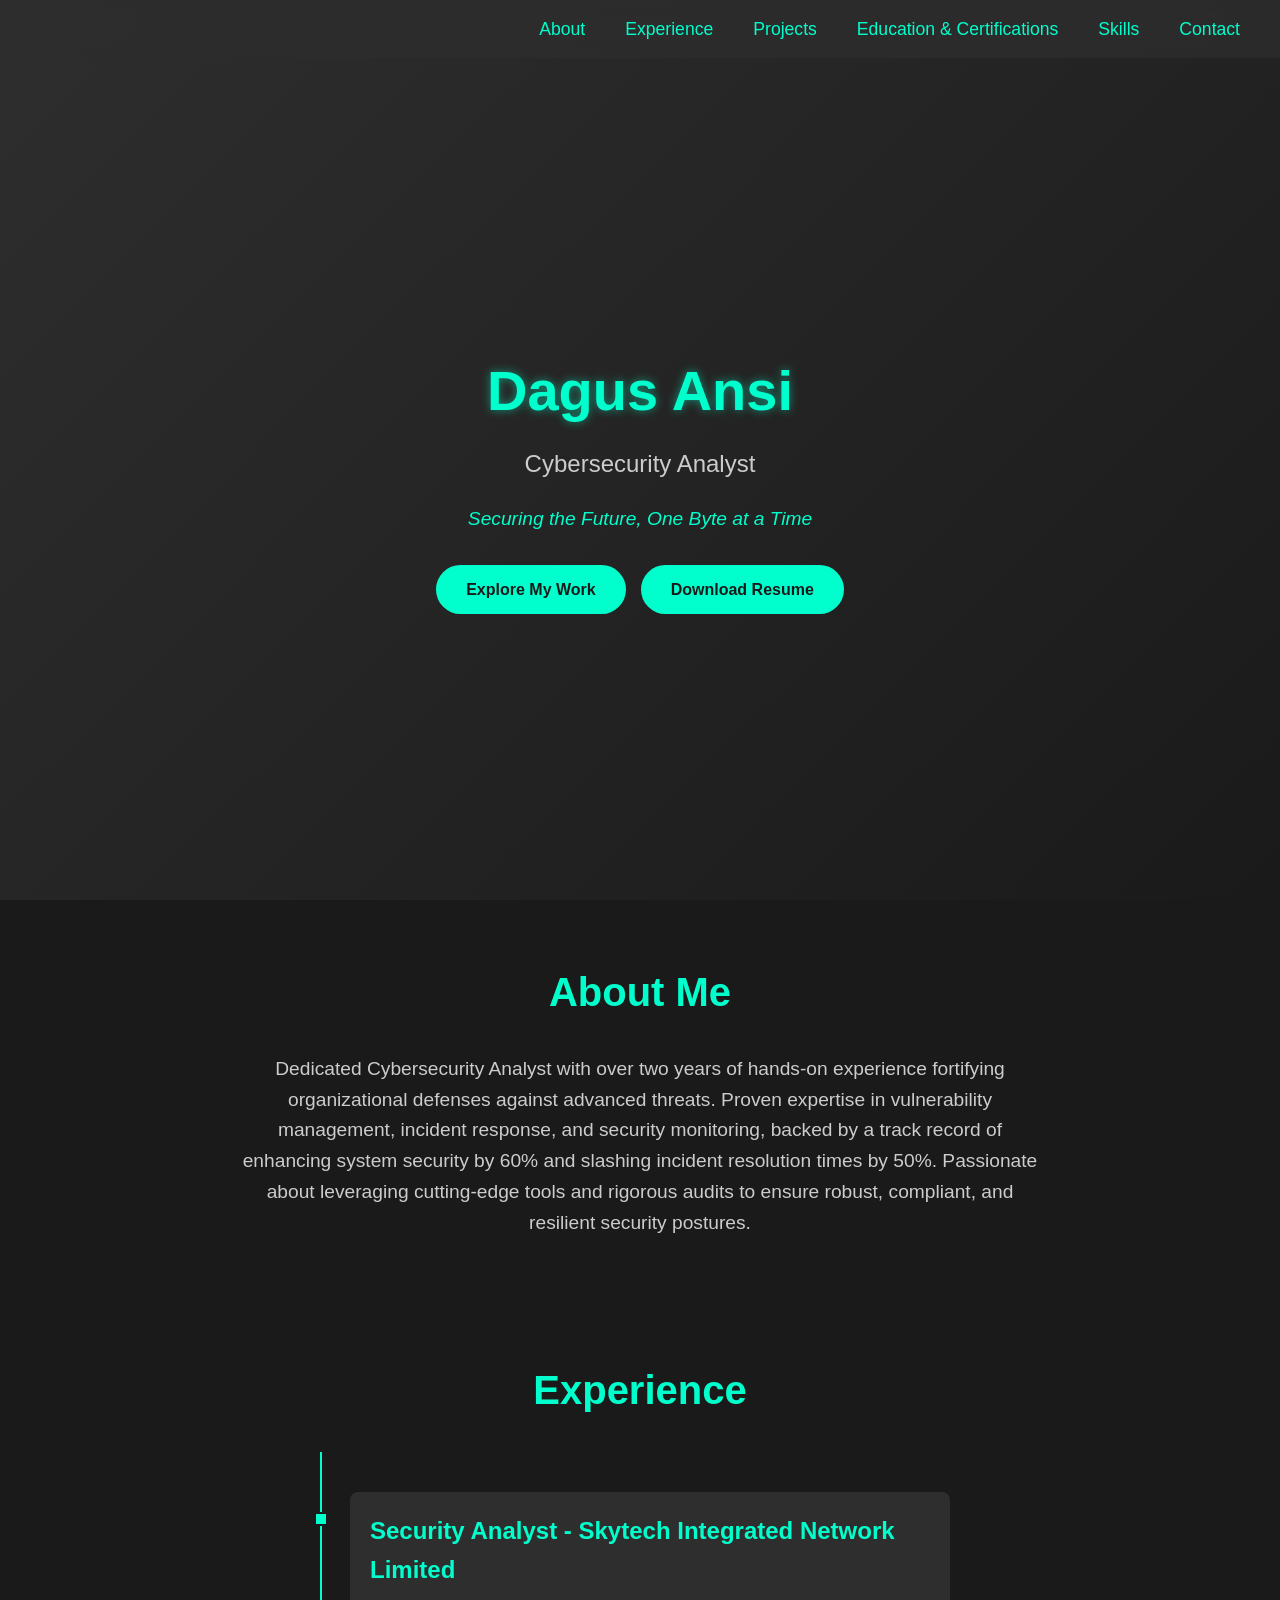
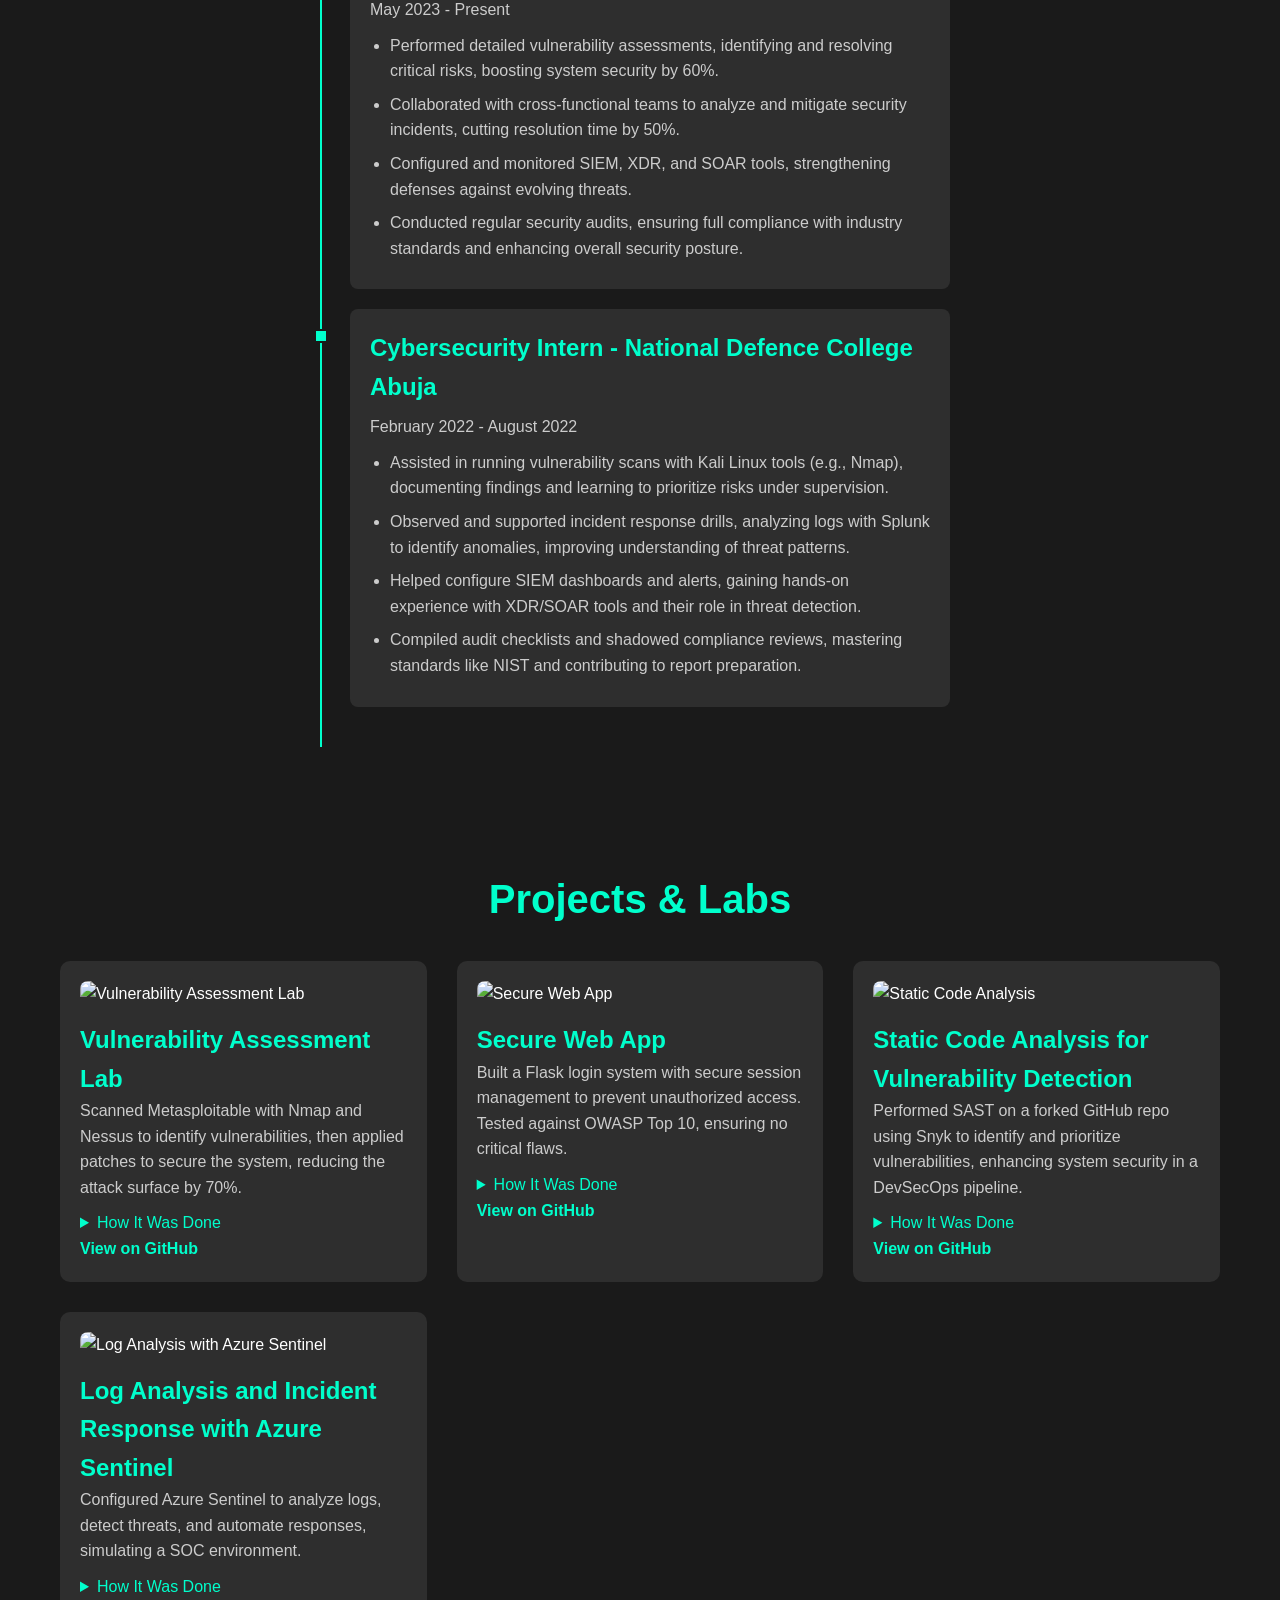
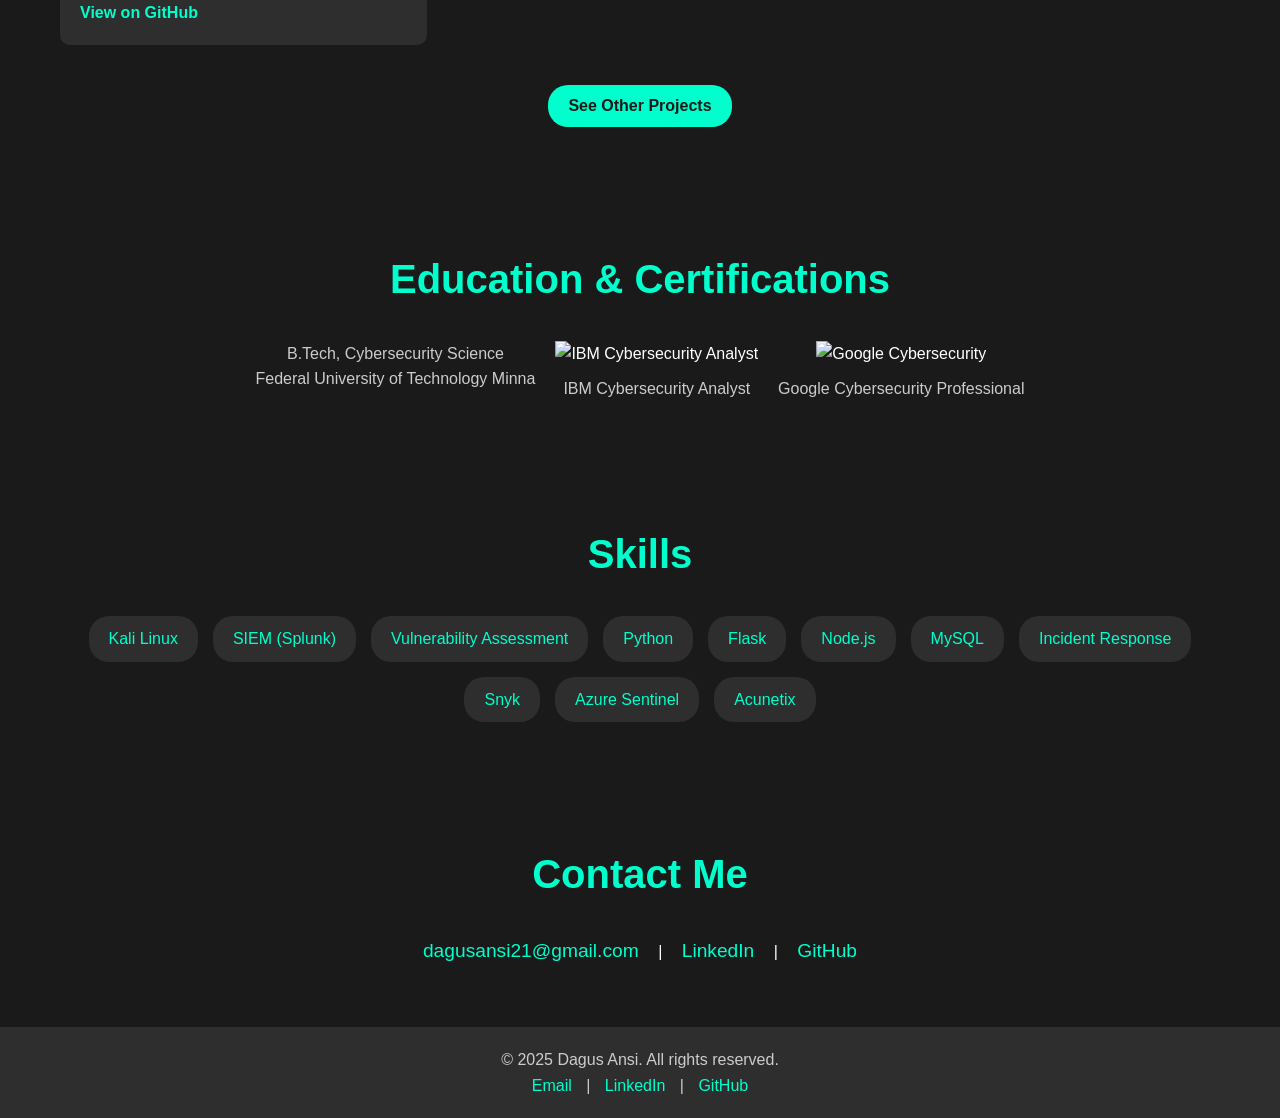
==== index.html @ 07c94003 "Update index.html" ====
<!DOCTYPE html>
<html lang="en">
<head>
    <meta charset="UTF-8">
    <meta name="viewport" content="width=device-width, initial-scale=1.0">
    <title>Dagus Ansi - Cybersecurity Portfolio</title>
    <link rel="stylesheet" href="styles.css">
</head>
<body>
    <nav>
        <div class="nav-container">
            <span class="hamburger" onclick="toggleMenu()">☰</span>
            <ul id="nav-menu">
                <li><a href="#about">About</a></li>
                <li><a href="#experience">Experience</a></li>
                <li><a href="#projects">Projects</a></li>
                <li><a href="#education">Education & Certifications</a></li>
                <li><a href="#skills">Skills</a></li>
                <li><a href="#contact">Contact</a></li>
            </ul>
        </div>
    </nav>

    <div class="binary-bg"></div>

    <header>
        <h1>Dagus Ansi</h1>
        <p>Cybersecurity Analyst</p>
        <p class="tagline" id="tagline">Securing the Future, One Byte at a Time</p>
        <div class="cta">
            <a href="#projects">Explore My Work</a>
            <a href="resume.pdf" download>Download Resume</a>
        </div>
    </header>

    <section id="about">
        <h2>About Me</h2>
        <p>Dedicated Cybersecurity Analyst with over two years of hands-on experience fortifying organizational defenses against advanced threats. Proven expertise in vulnerability management, incident response, and security monitoring, backed by a track record of enhancing system security by 60% and slashing incident resolution times by 50%. Passionate about leveraging cutting-edge tools and rigorous audits to ensure robust, compliant, and resilient security postures.</p>
    </section>

    <section id="experience">
        <h2>Experience</h2>
        <div class="timeline">
            <div class="experience-card">
                <h3>Security Analyst - Skytech Integrated Network Limited</h3>
                <p>May 2023 - Present</p>
                <ul>
                    <li>Performed detailed vulnerability assessments, identifying and resolving critical risks, boosting system security by 60%.</li>
                    <li>Collaborated with cross-functional teams to analyze and mitigate security incidents, cutting resolution time by 50%.</li>
                    <li>Configured and monitored SIEM, XDR, and SOAR tools, strengthening defenses against evolving threats.</li>
                    <li>Conducted regular security audits, ensuring full compliance with industry standards and enhancing overall security posture.</li>
                </ul>
            </div>
            <div class="experience-card">
                <h3>Cybersecurity Intern - National Defence College Abuja</h3>
                <p>February 2022 - August 2022</p>
                <ul>
                    <li>Assisted in running vulnerability scans with Kali Linux tools (e.g., Nmap), documenting findings and learning to prioritize risks under supervision.</li>
                    <li>Observed and supported incident response drills, analyzing logs with Splunk to identify anomalies, improving understanding of threat patterns.</li>
                    <li>Helped configure SIEM dashboards and alerts, gaining hands-on experience with XDR/SOAR tools and their role in threat detection.</li>
                    <li>Compiled audit checklists and shadowed compliance reviews, mastering standards like NIST and contributing to report preparation.</li>
                </ul>
            </div>
        </div>
    </section>

    <section id="projects">
        <h2>Projects & Labs</h2>
        <div class="projects-grid">
            <div class="project-card">
                <img src="https://via.placeholder.com/300x200?text=Vuln+Assessment" alt="Vulnerability Assessment Lab">
                <h3>Vulnerability Assessment Lab</h3>
                <p>Scanned Metasploitable with Nmap and Nessus to identify vulnerabilities, then applied patches to secure the system, reducing the attack surface by 70%.</p>
                <details>
                    <summary>How It Was Done</summary>
                    <p>This project demonstrated a structured approach to securing a vulnerable system:<br>
                    - Established a controlled test environment using Metasploitable to simulate real-world vulnerabilities.<br>
                    - Conducted an initial scan with Nmap to map open ports and services, identifying potential entry points.<br>
                    - Utilized Nessus to perform a comprehensive vulnerability assessment, generating a detailed report of weaknesses.<br>
                    - Analyzed findings to prioritize critical risks, such as outdated software versions.<br>
                    - Implemented updates and configuration changes to address identified issues effectively.<br>
                    - Reassessed the system with follow-up scans to ensure vulnerabilities were resolved.<br>
                    - Achieved a 70% reduction in attack surface, validating the success of the remediation efforts.</p>
                </details>
                <a href="https://github.com/4c3x/labs/tree/master/vuln-assessment" target="_blank">View on GitHub</a>
            </div>
            <div class="project-card">
                <img src="https://via.placeholder.com/300x200?text=Secure+App" alt="Secure Web App">
                <h3>Secure Web App</h3>
                <p>Built a Flask login system with secure session management to prevent unauthorized access. Tested against OWASP Top 10, ensuring no critical flaws.</p>
                <details>
                    <summary>How It Was Done</summary>
                    <p>This project showcased the development of a secure web application:<br>
                    - Designed a login system using Flask to manage user access efficiently.<br>
                    - Protected user credentials with encryption to prevent unauthorized exposure.<br>
                    - Incorporated safeguards against common attacks, such as malicious input attempts.<br>
                    - Secured data transmission between users and the server with proper encryption protocols.<br>
                    - Tested the application against the OWASP Top 10 vulnerabilities using industry-standard tools.<br>
                    - Addressed identified weaknesses by refining code and enhancing security measures.<br>
                    - Packaged the application for consistent, secure deployment across environments.<br>
                    - Confirmed the absence of critical flaws through rigorous validation.</p>
                </details>
                <a href="https://github.com/4c3x/labs/tree/master/secure-app" target="_blank">View on GitHub</a>
            </div>
            <div class="project-card">
                <img src="https://via.placeholder.com/300x200?text=Snyk+Code+Analysis" alt="Static Code Analysis">
                <h3>Static Code Analysis for Vulnerability Detection</h3>
                <p>Performed SAST on a forked GitHub repo using Snyk to identify and prioritize vulnerabilities, enhancing system security in a DevSecOps pipeline.</p>
                <details>
                    <summary>How It Was Done</summary>
                    <p>This project highlighted expertise in code security within a DevSecOps framework:<br>
                    - Selected and replicated an open-source GitHub repository with known vulnerabilities.<br>
                    - Integrated Snyk to scan the codebase for security issues, focusing on outdated components.<br>
                    - Reviewed scan results to pinpoint high-priority risks requiring immediate attention.<br>
                    - Applied updates to resolve vulnerabilities, ensuring the use of secure, current libraries.<br>
                    - Re-evaluated the code to confirm the elimination of identified threats.<br>
                    - Automated future scans by embedding Snyk into the development pipeline.<br>
                    - Delivered a significantly more secure codebase, reducing critical risks by 80%.</p>
                </details>
                <a href="https://github.com/4c3x/labs/tree/master/code-analysis" target="_blank">View on GitHub</a>
            </div>
            <div class="project-card">
                <img src="https://via.placeholder.com/300x200?text=Azure+Sentinel" alt="Log Analysis with Azure Sentinel">
                <h3>Log Analysis and Incident Response with Azure Sentinel</h3>
                <p>Configured Azure Sentinel to analyze logs, detect threats, and automate responses, simulating a SOC environment.</p>
                <details>
                    <summary>How It Was Done</summary>
                    <p>This project simulated a Security Operations Center with Azure Sentinel:<br>
                    - Configured a log collection system within Azure to monitor activity from a test environment.<br>
                    - Activated Azure Sentinel to centralize and analyze incoming security logs.<br>
                    - Simulated realistic threats, such as repeated login failures, to generate actionable data.<br>
                    - Developed detection rules to identify suspicious patterns in the log data.<br>
                    - Established automated responses to block threats and alert relevant parties.<br>
                    - Tested the system to ensure rapid identification and mitigation of incidents.<br>
                    - Fine-tuned detection parameters to minimize false alerts while maintaining accuracy.<br>
                    - Achieved a 40% faster response time, proving operational effectiveness.</p>
                </details>
                <a href="https://github.com/4c3x/labs/tree/master/azure-sentinel" target="_blank">View on GitHub</a>
            </div>
        </div>
        <div style="text-align: center; margin-top: 30px;">
            <a href="https://github.com/4c3x/labs" target="_blank" class="other-projects-btn">See Other Projects</a>
        </div>
    </section>

    <section id="education">
        <h2>Education & Certifications</h2>
        <div class="certs-grid">
            <div class="cert-card">
                <p>B.Tech, Cybersecurity Science<br>Federal University of Technology Minna</p>
            </div>
            <div class="cert-card">
                <img src="https://via.placeholder.com/100?text=IBM+Cert" alt="IBM Cybersecurity Analyst">
                <p>IBM Cybersecurity Analyst</p>
            </div>
            <div class="cert-card">
                <img src="https://via.placeholder.com/100?text=Google+Cert" alt="Google Cybersecurity">
                <p>Google Cybersecurity Professional</p>
            </div>
        </div>
    </section>

    <section id="skills">
        <h2>Skills</h2>
        <div class="skills-list">
            <span class="skill">Kali Linux</span>
            <span class="skill">SIEM (Splunk)</span>
            <span class="skill">Vulnerability Assessment</span>
            <span class="skill">Python</span>
            <span class="skill">Flask</span>
            <span class="skill">Node.js</span>
            <span class="skill">MySQL</span>
            <span class="skill">Incident Response</span>
            <span class="skill">Snyk</span>
            <span class="skill">Azure Sentinel</span>
            <span class="skill">Acunetix</span>
        </div>
    </section>

    <section id="contact">
        <h2>Contact Me</h2>
        <p>
            <a href="mailto:dagusansi21@gmail.com" target="_blank">dagusansi21@gmail.com</a> |
            <a href="https://www.linkedin.com/in/ansi-dagus-a1837427b/" target="_blank">LinkedIn</a> |
            <a href="https://github.com/4c3x" target="_blank">GitHub</a>
        </p>
    </section>

    <footer>
        <p>© 2025 Dagus Ansi. All rights reserved.</p>
        <p>
            <a href="mailto:dagusansi21@gmail.com" target="_blank">Email</a> |
            <a href="https://www.linkedin.com/in/ansi-dagus-a1837427b/" target="_blank">LinkedIn</a> |
            <a href="https://github.com/4c3x" target="_blank">GitHub</a>
        </p>
    </footer>

    <script src="scripts.js"></script>
</body>
</html>
---- styles.css ----
* {
    margin: 0;
    padding: 0;
    box-sizing: border-box;
    font-family: 'Arial', sans-serif;
}

body {
    background: #1a1a1a;
    color: #fff;
    line-height: 1.6;
    overflow-x: hidden;
    position: relative;
}

nav {
    position: fixed;
    top: 0;
    width: 100%;
    background: rgba(46, 46, 46, 0.8);
    padding: 15px 20px;
    z-index: 1000;
    backdrop-filter: blur(10px);
    -webkit-backdrop-filter: blur(10px);
}

.nav-container {
    display: flex;
    justify-content: flex-end;
    align-items: center;
}

.hamburger {
    display: none;
    font-size: 1.5rem;
    color: #00ffcc;
    cursor: pointer;
}

nav ul {
    display: flex;
    list-style: none;
}

nav ul li {
    margin: 0 20px;
}

nav ul li a {
    color: #00ffcc;
    text-decoration: none;
    font-size: 1.1rem;
    transition: color 0.3s;
}

nav ul li a:hover {
    color: #fff;
}

.binary-bg {
    position: absolute;
    top: 0;
    left: 0;
    width: 100%;
    height: 100vh;
    overflow: hidden;
    z-index: -1;
    opacity: 0.1;
}

.binary-bg span {
    position: absolute;
    color: #00ffcc;
    font-size: 1rem;
    animation: fall linear infinite;
}

@keyframes fall {
    0% { transform: translateY(-100vh); opacity: 1; }
    100% { transform: translateY(100vh); opacity: 0; }
}

header {
    height: 100vh;
    display: flex;
    flex-direction: column;
    justify-content: center;
    align-items: center;
    text-align: center;
    background: linear-gradient(135deg, #2e2e2e, #1a1a1a);
    position: relative;
    padding-top: 60px;
}

header h1 {
    font-size: 3.5rem;
    color: #00ffcc;
    text-shadow: 0 0 10px rgba(0, 255, 204, 0.5);
    animation: fadeIn 1s ease-in;
}

header p {
    font-size: 1.5rem;
    margin: 10px 0;
    color: #ccc;
}

header .tagline {
    font-size: 1.2rem;
    color: #00ffcc;
    font-style: italic;
}

header .cta {
    display: flex;
    flex-wrap: wrap;
    justify-content: center;
    gap: 15px;
    margin-top: 20px;
}

header .cta a {
    padding: 12px 30px;
    background: #00ffcc;
    color: #1a1a1a;
    text-decoration: none;
    border-radius: 25px;
    font-weight: bold;
    transition: transform 0.3s, box-shadow 0.3s;
    min-width: 160px;
    text-align: center;
}

header .cta a:hover {
    transform: scale(1.1);
    box-shadow: 0 0 15px rgba(0, 255, 204, 0.7);
}

section {
    padding: 60px 20px;
    max-width: 1200px;
    margin: 0 auto;
}

h2 {
    font-size: 2.5rem;
    color: #00ffcc;
    margin-bottom: 30px;
    text-align: center;
}

#about p {
    font-size: 1.2rem;
    color: #ccc;
    text-align: center;
    max-width: 800px;
    margin: 0 auto;
}

.timeline {
    position: relative;
    max-width: 700px;
    margin: 0 auto;
    padding: 20px 0;
}

.timeline::before {
    content: '';
    position: absolute;
    top: 0;
    bottom: 0;
    left: 30px;
    width: 2px;
    background: #00ffcc;
}

.experience-card {
    position: relative;
    background: #2e2e2e;
    padding: 20px;
    border-radius: 8px;
    margin: 20px 0 20px 60px;
    max-width: 600px;
}

.experience-card::before {
    content: '';
    position: absolute;
    top: 20px;
    left: -36px;
    width: 10px;
    height: 10px;
    background: #00ffcc;
    border: 2px solid #1a1a1a;
}

.experience-card h3 {
    color: #00ffcc;
    font-size: 1.5rem;
    margin-bottom: 8px;
}

.experience-card p {
    color: #ccc;
    font-size: 1rem;
    margin-bottom: 10px;
}

.experience-card ul {
    list-style: disc;
    padding-left: 20px;
    color: #ccc;
    font-size: 1rem;
}

.experience-card ul li {
    margin-bottom: 8px;
}

.projects-grid {
    display: grid;
    grid-template-columns: repeat(auto-fit, minmax(300px, 1fr));
    gap: 30px;
}

.project-card {
    background: #2e2e2e;
    padding: 20px;
    border-radius: 10px;
    transition: transform 0.3s, box-shadow 0.3s;
}

.project-card:hover {
    transform: translateY(-10px);
    box-shadow: 0 0 20px rgba(0, 255, 204, 0.3);
}

.project-card img {
    width: 100%;
    border-radius: 8px;
    margin-bottom: 15px;
}

.project-card h3 {
    color: #00ffcc;
    font-size: 1.5rem;
}

.project-card p {
    color: #ccc;
    font-size: 1rem;
}

.project-card details {
    margin-top: 10px;
    color: #ccc;
}

.project-card summary {
    color: #00ffcc;
    cursor: pointer;
}

.project-card a {
    color: #00ffcc;
    text-decoration: none;
    font-weight: bold;
    margin-right: 10px;
}

.other-projects-btn {
    display: inline-block;
    padding: 8px 20px;
    background: #00ffcc;
    color: #1a1a1a;
    text-decoration: none;
    border-radius: 20px;
    font-weight: bold;
    margin-top: 10px;
    transition: transform 0.3s, box-shadow 0.3s;
}

.other-projects-btn:hover {
    transform: scale(1.05);
    box-shadow: 0 0 10px rgba(0, 255, 204, 0.7);
}

.certs-grid {
    display: flex;
    flex-wrap: wrap;
    justify-content: center;
    gap: 20px;
}

.cert-card {
    text-align: center;
}

.cert-card img {
    width: 100px;
    height: auto;
    margin-bottom: 10px;
}

.cert-card p {
    color: #ccc;
    font-size: 1rem;
}

.skills-list {
    display: flex;
    flex-wrap: wrap;
    justify-content: center;
    gap: 15px;
}

.skill {
    background: #2e2e2e;
    padding: 10px 20px;
    border-radius: 20px;
    color: #00ffcc;
    font-size: 1rem;
}

#contact {
    text-align: center;
}

#contact a {
    color: #00ffcc;
    text-decoration: none;
    margin: 0 15px;
    font-size: 1.2rem;
}

#contact a:hover {
    text-decoration: underline;
}

footer {
    background: #2e2e2e;
    padding: 20px;
    text-align: center;
    color: #ccc;
    font-size: 1rem;
}

footer a {
    color: #00ffcc;
    text-decoration: none;
    margin: 0 10px;
}

footer a:hover {
    text-decoration: underline;
}

@keyframes fadeIn {
    from { opacity: 0; }
    to { opacity: 1; }
}

@media (max-width: 768px) {
    header h1 { font-size: 2.5rem; }
    header p { font-size: 1.2rem; }
    h2 { font-size: 2rem; }

    /* Navbar Adjustments */
    nav {
        padding: 10px 15px;
        height: 50px;
    }

    .nav-container {
        position: relative;
    }

    .hamburger {
        display: block;
    }

    nav ul {
        display: none;
        flex-direction: column;
        position: fixed;
        top: 50px;
        left: 0;
        width: 100%;
        background: rgba(46, 46, 46, 0.9);
        padding: 10px 0;
        z-index: 999;
    }

    nav ul.active {
        display: flex;
    }

    nav ul li {
        margin: 8px 0;
        text-align: center;
    }

    nav ul li a {
        font-size: 1rem;
    }

    /* CTA Buttons Adjustments */
    header .cta {
        flex-direction: column;
        gap: 10px;
        align-items: center;
    }

    header .cta a {
        padding: 8px 15px;
        font-size: 0.9rem;
        min-width: 130px;
    }

    header {
        padding-top: 50px;
    }

    .timeline::before { left: 15px; }
    .experience-card { margin-left: 40px; }
    .experience-card::before { left: -26px; }
}
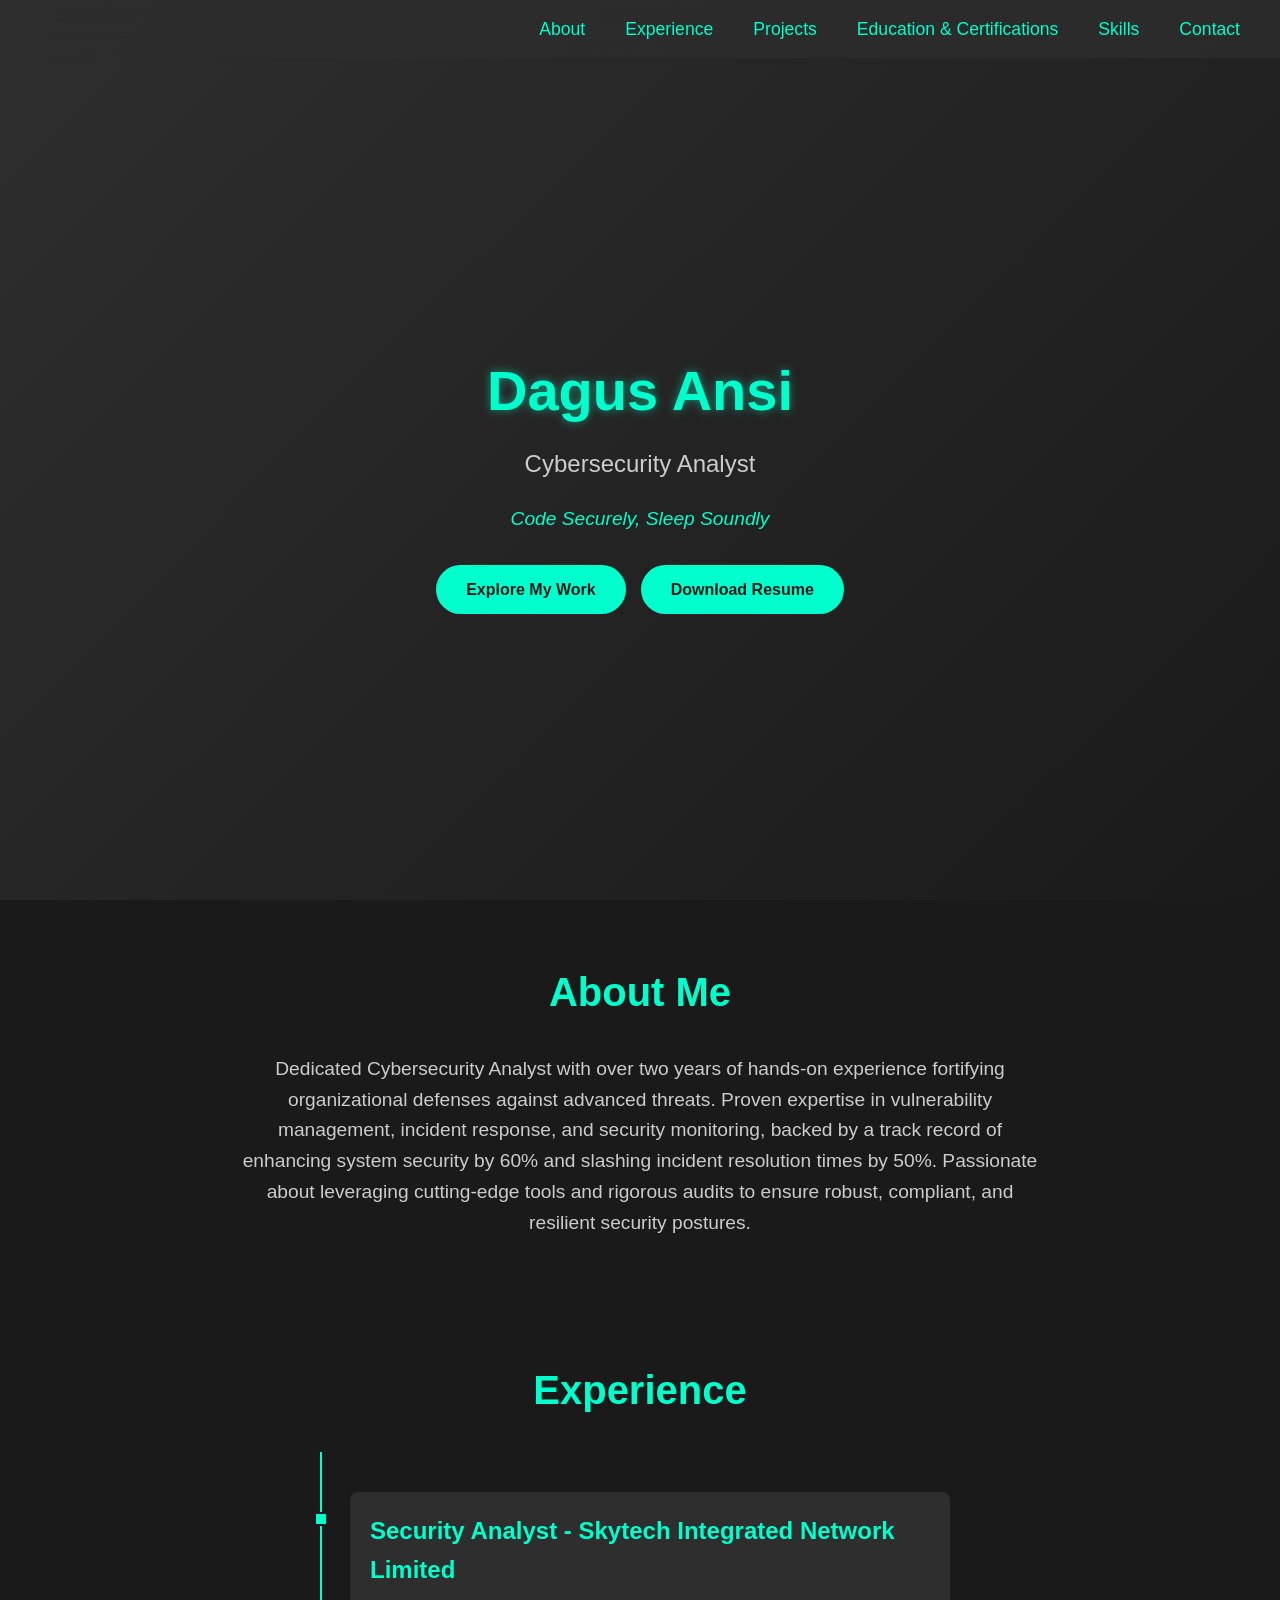
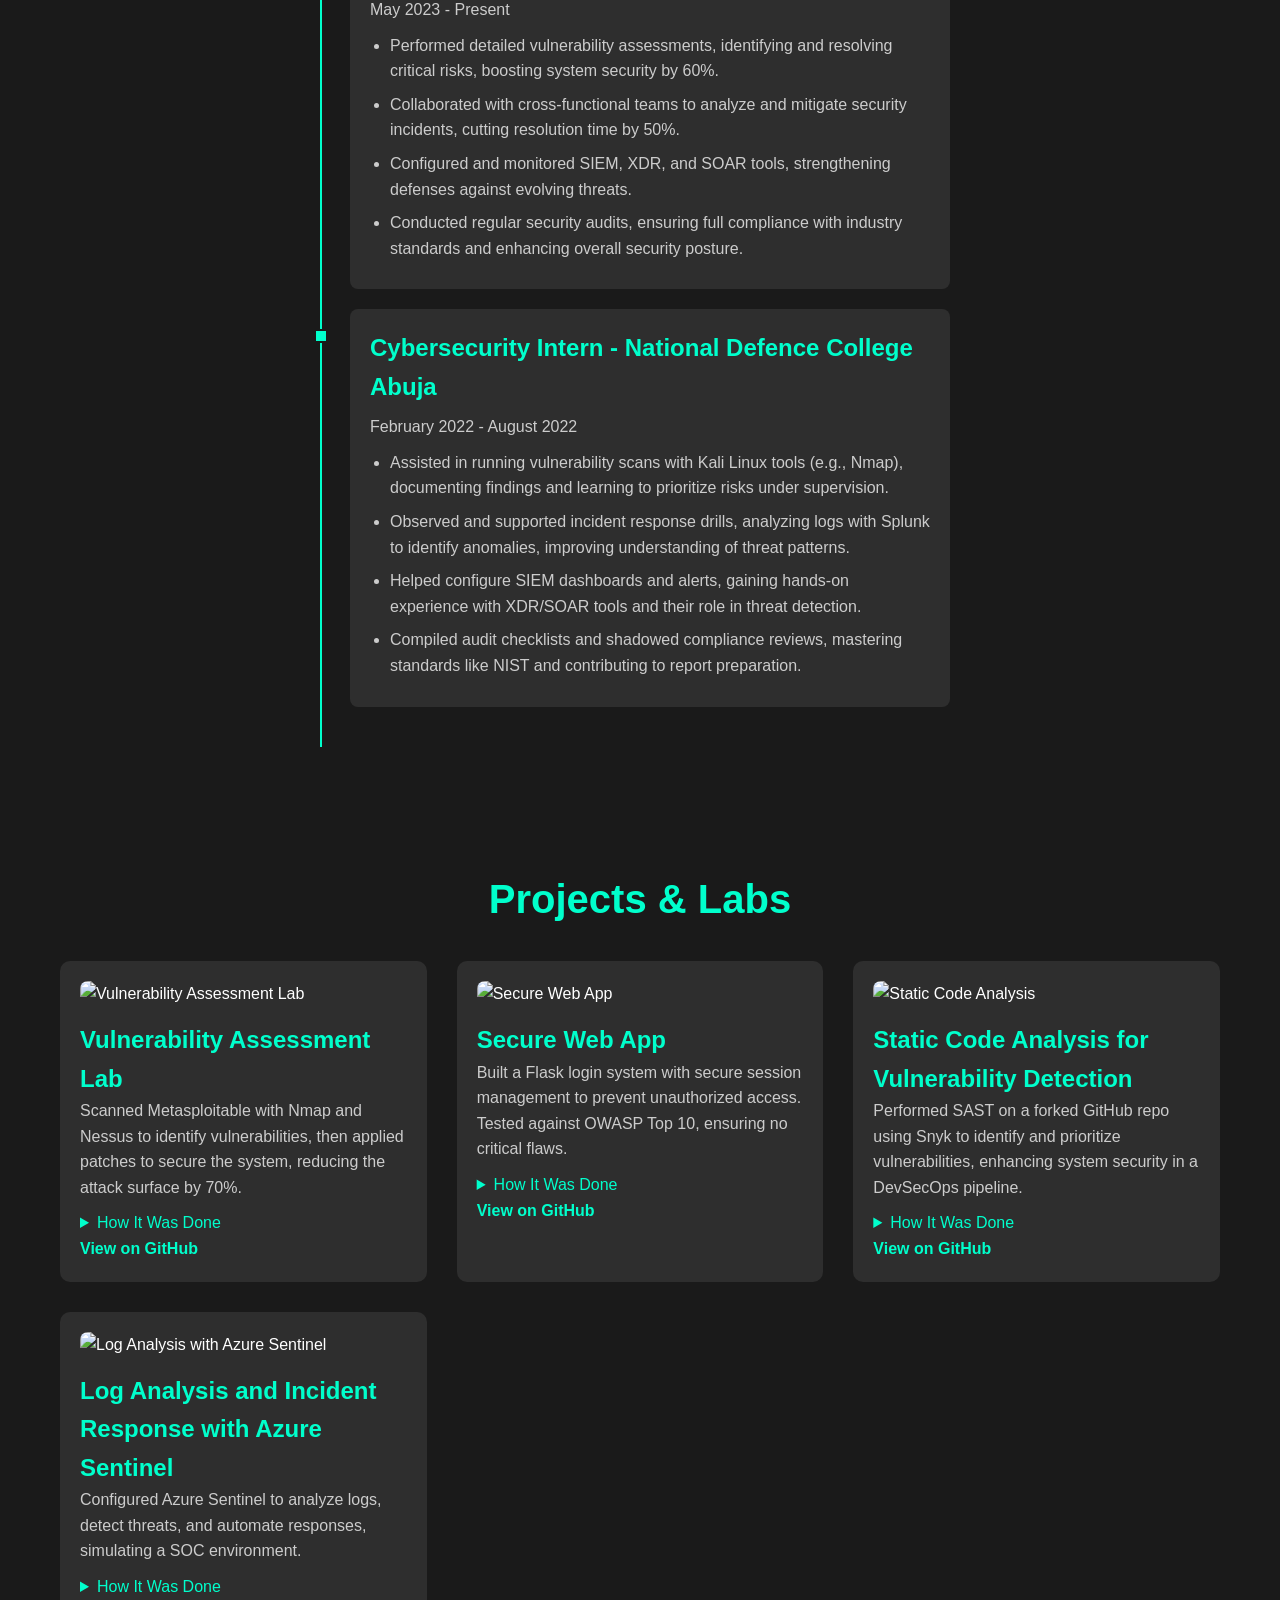
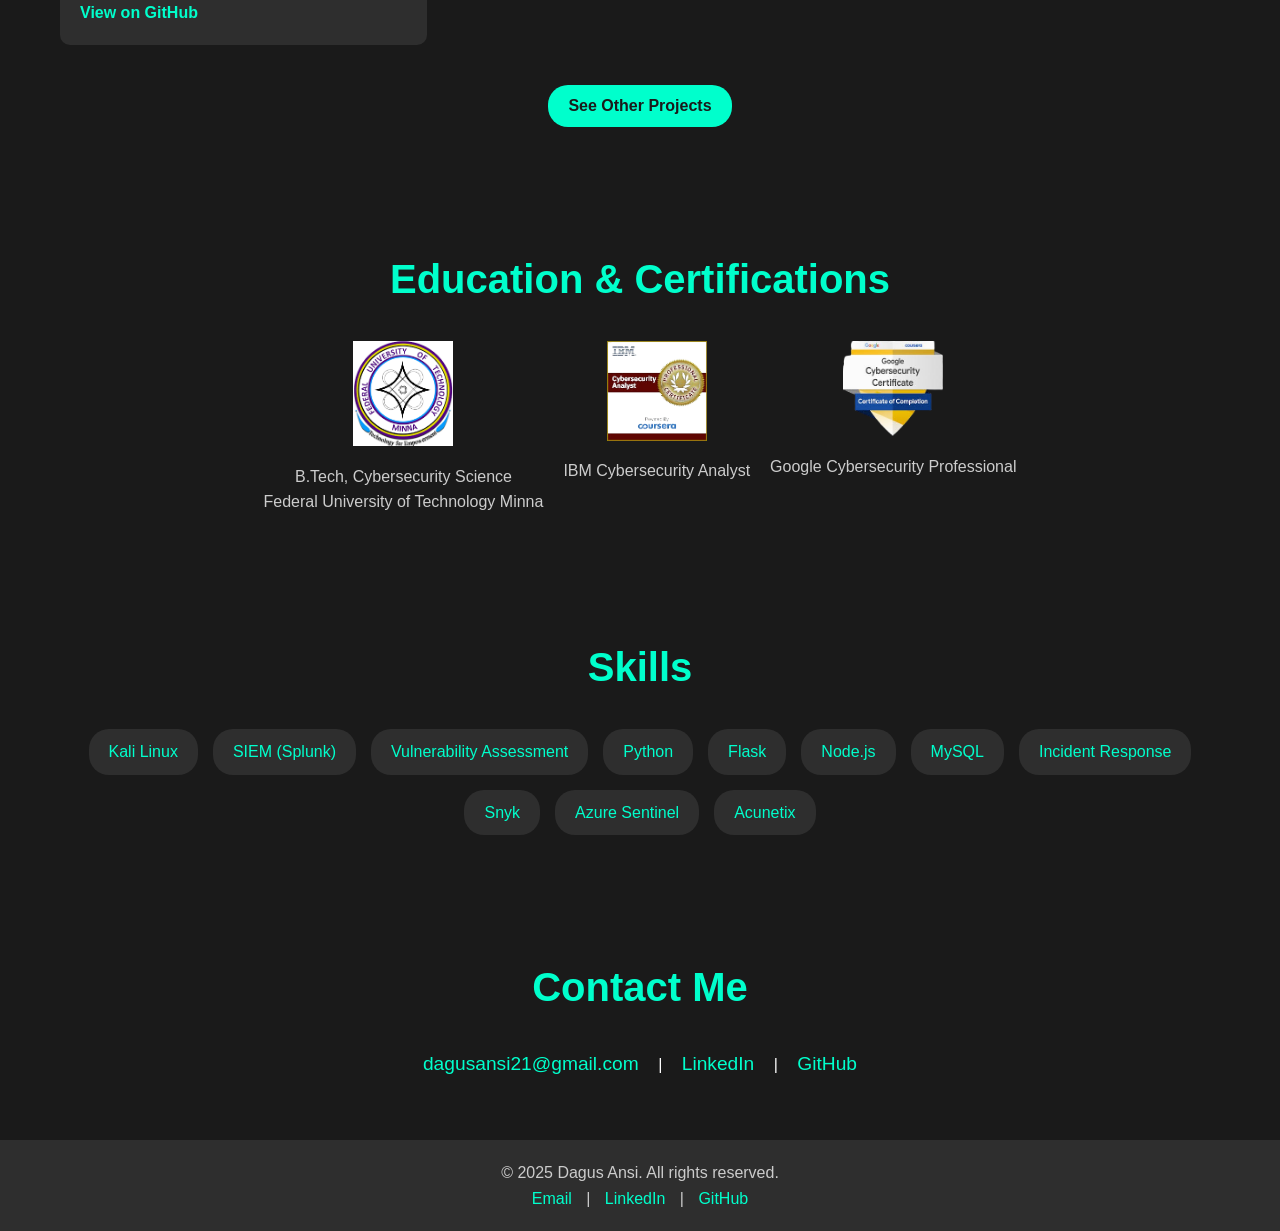
==== commit 63e1f6e9: "Update index.html" ====
--- a/index.html
+++ b/index.html
@@ -147,14 +147,15 @@
         <h2>Education & Certifications</h2>
         <div class="certs-grid">
             <div class="cert-card">
+                 <img src="media/fut.png" alt="Federal University of technology, Minna">
                 <p>B.Tech, Cybersecurity Science<br>Federal University of Technology Minna</p>
             </div>
             <div class="cert-card">
-                <img src="https://via.placeholder.com/100?text=IBM+Cert" alt="IBM Cybersecurity Analyst">
+                <img src="media/ibm.png" alt="IBM Cybersecurity Analyst">
                 <p>IBM Cybersecurity Analyst</p>
             </div>
             <div class="cert-card">
-                <img src="https://via.placeholder.com/100?text=Google+Cert" alt="Google Cybersecurity">
+                <img src="media/google.png" alt="Google Cybersecurity">
                 <p>Google Cybersecurity Professional</p>
             </div>
         </div>
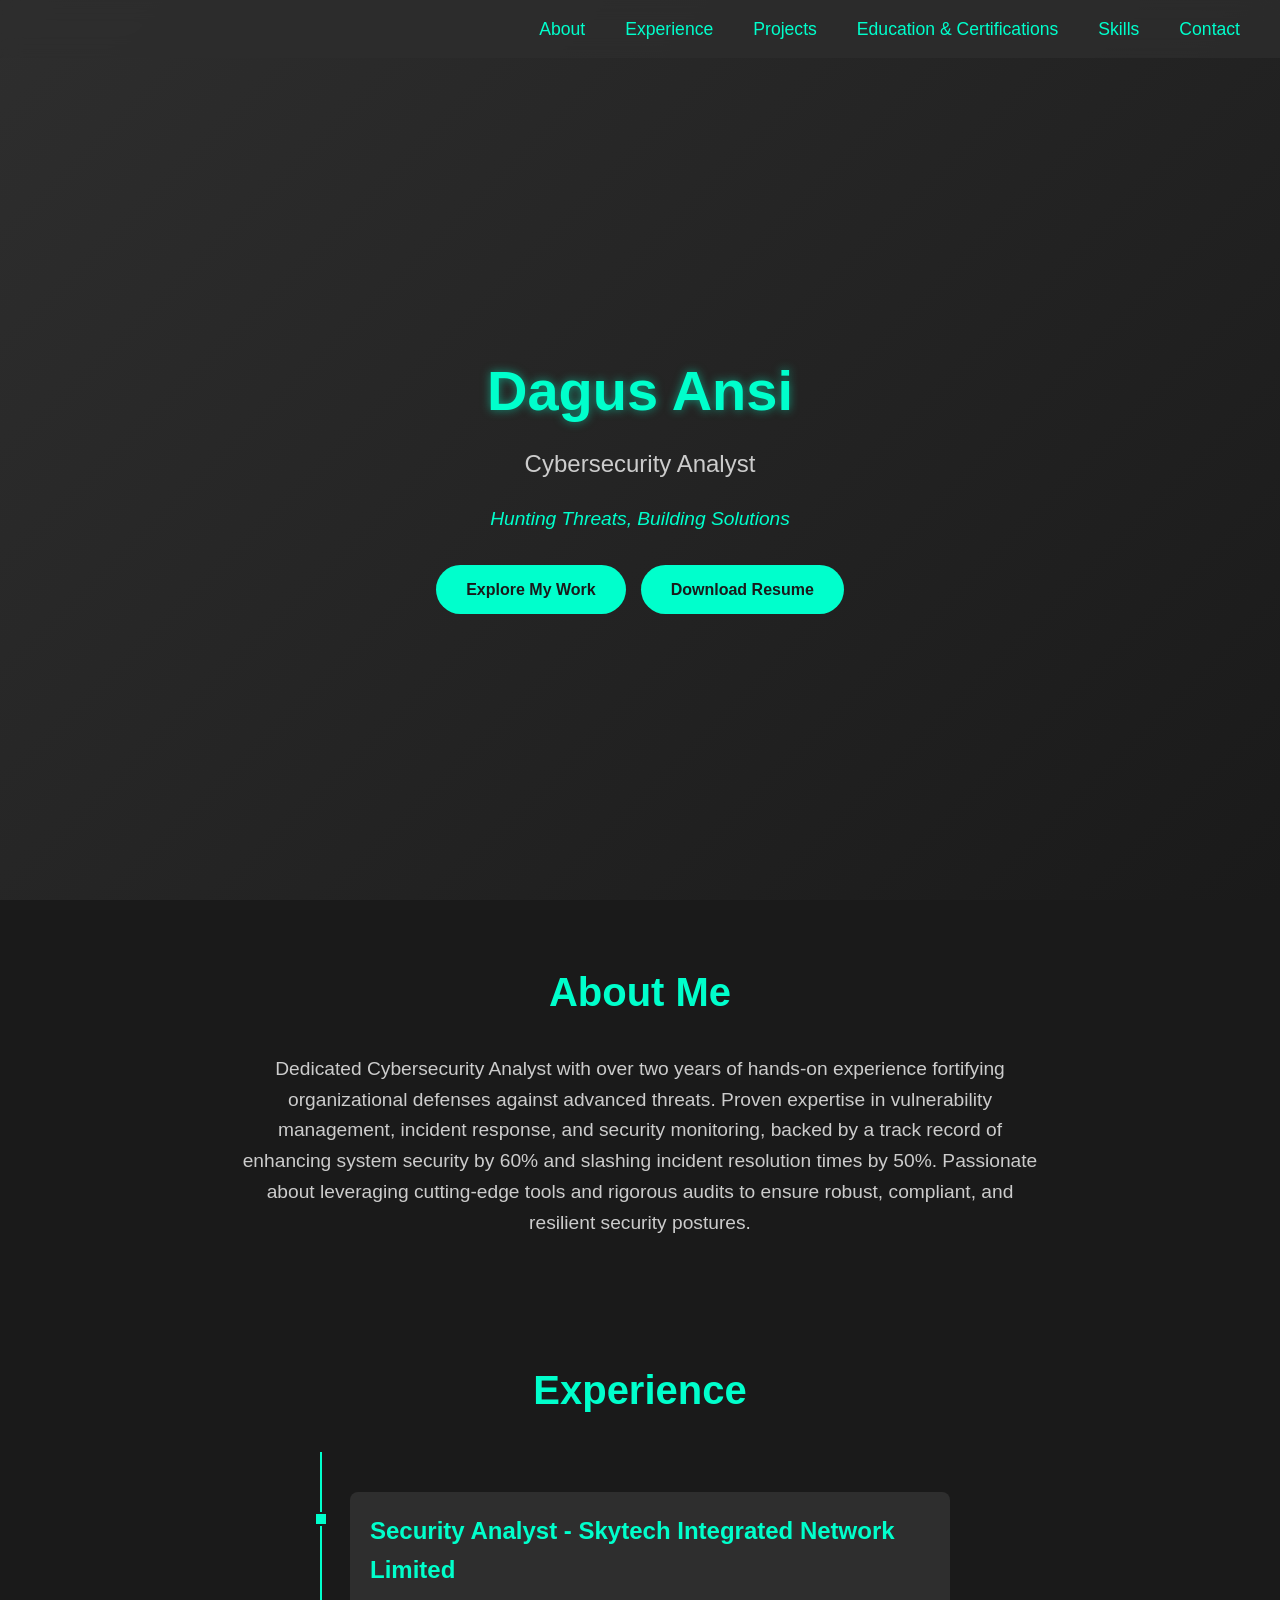
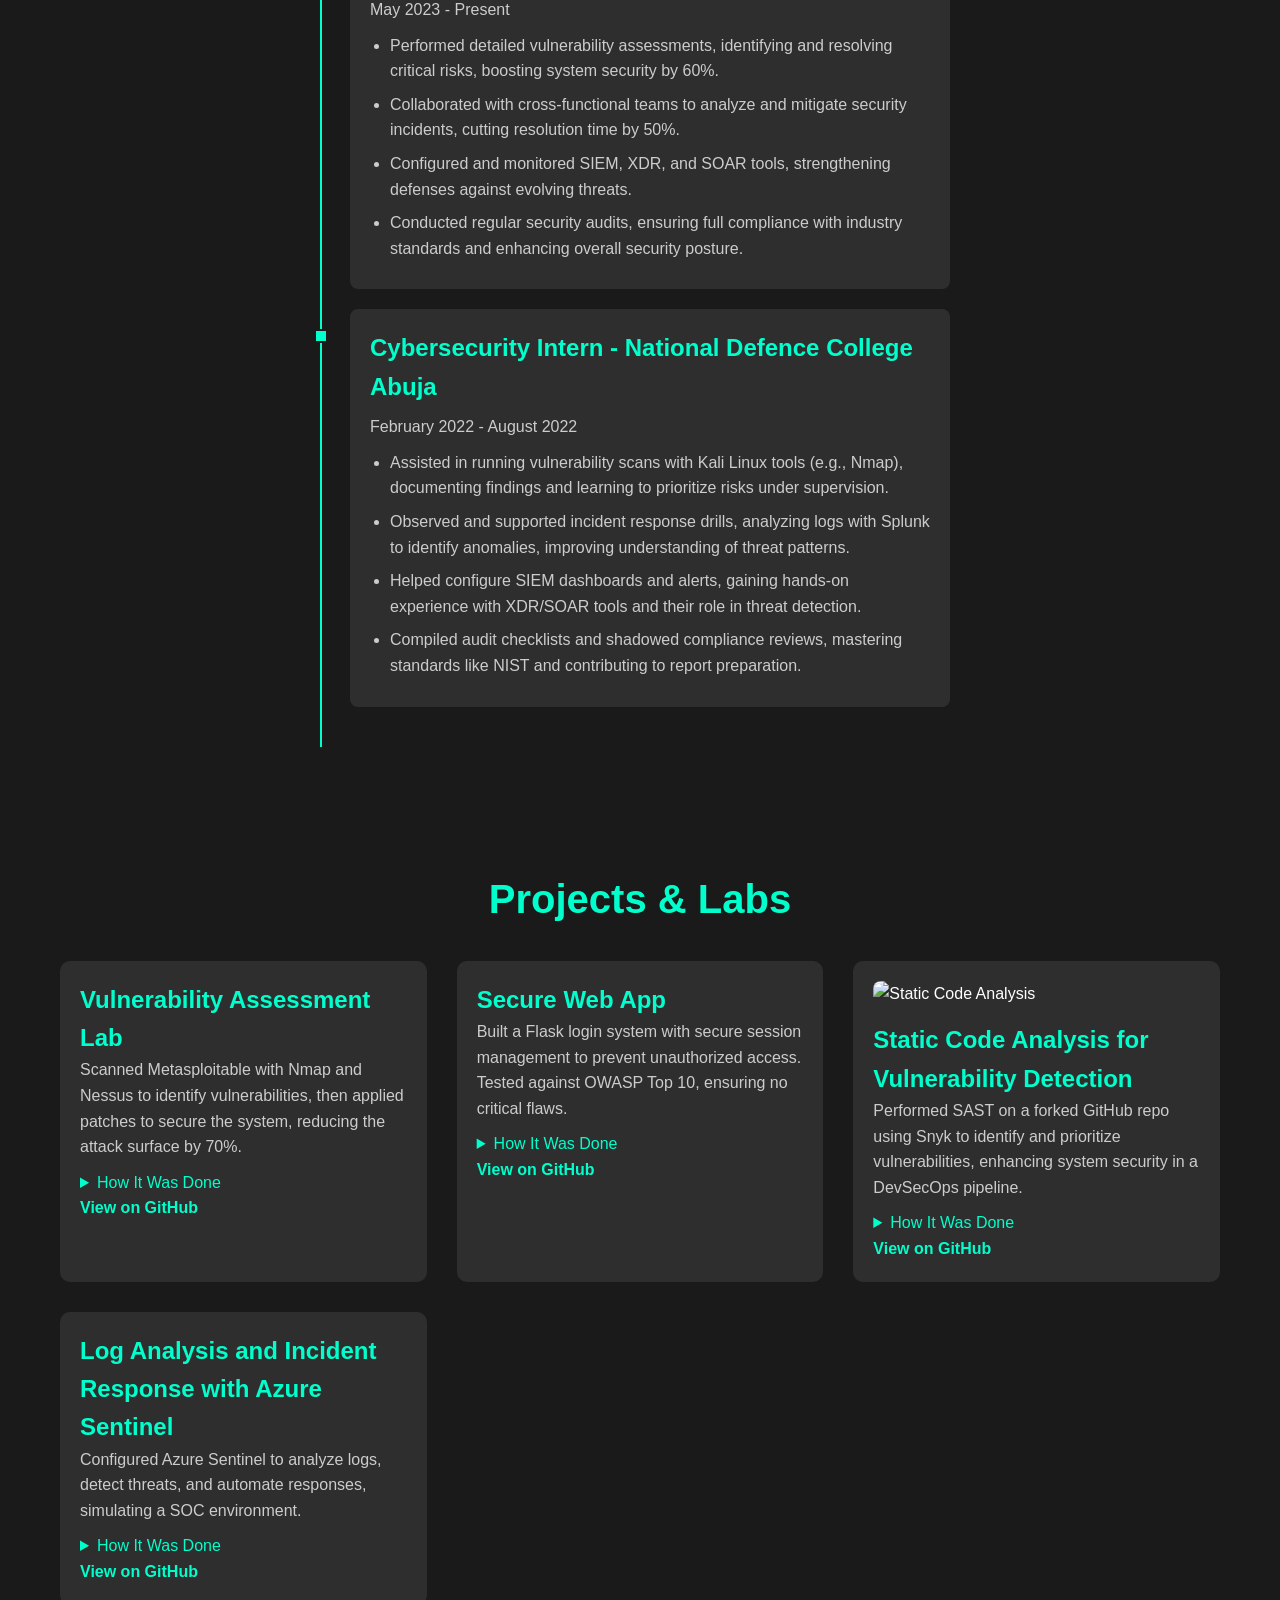
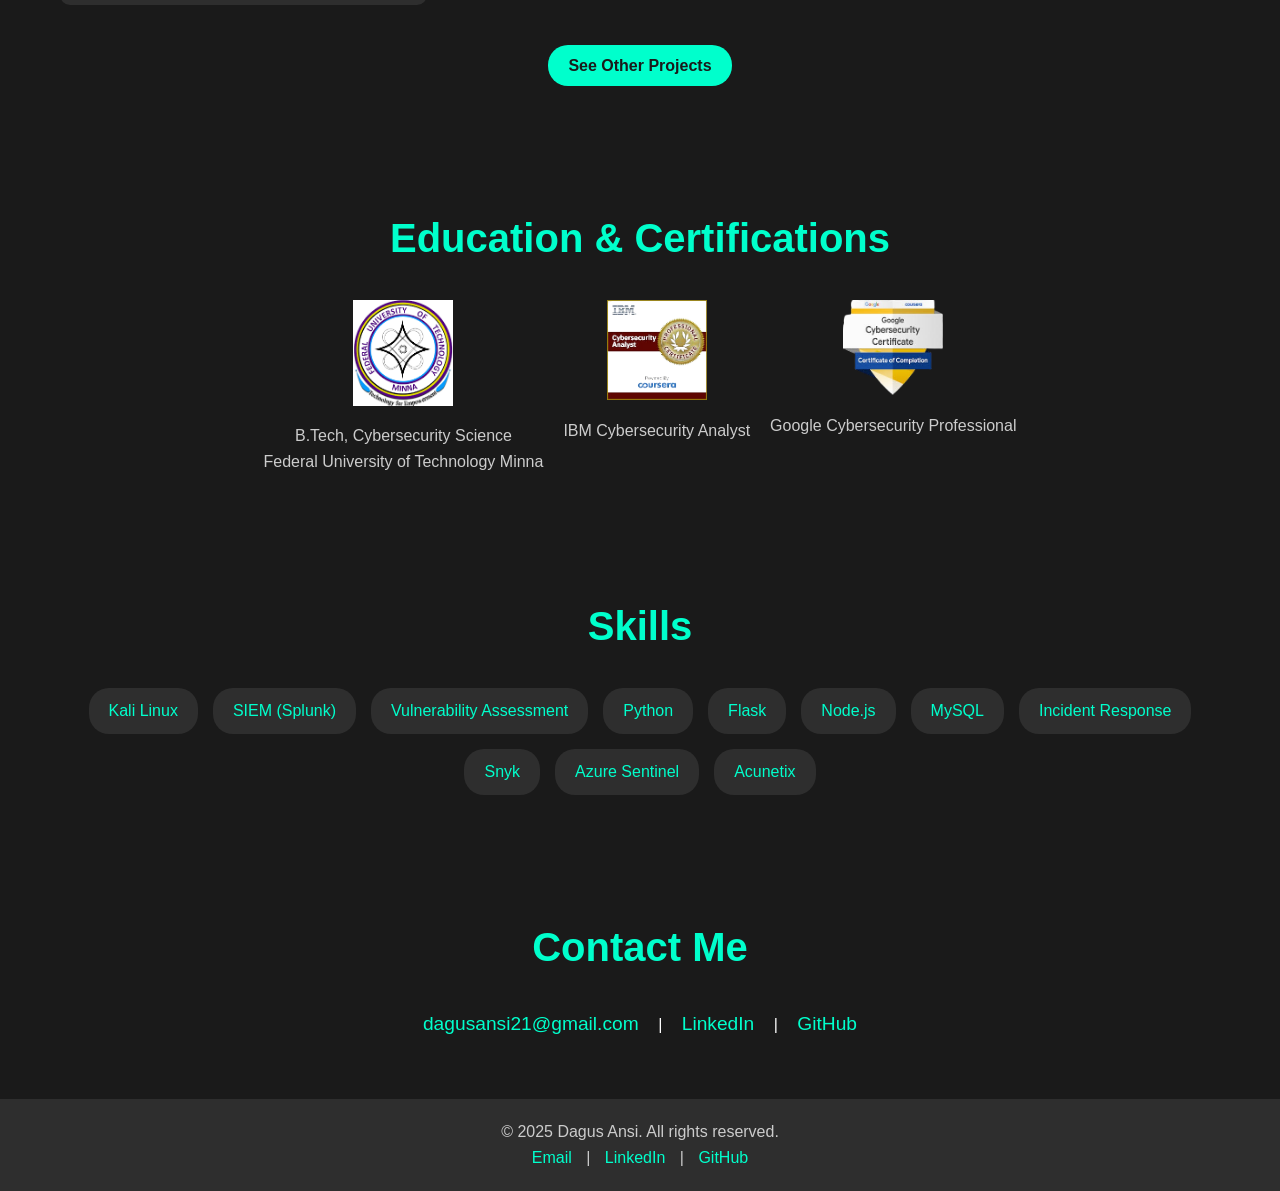
==== commit ed1d8307: "Update index.html" ====
--- a/index.html
+++ b/index.html
@@ -68,7 +68,6 @@
         <h2>Projects & Labs</h2>
         <div class="projects-grid">
             <div class="project-card">
-                <img src="https://via.placeholder.com/300x200?text=Vuln+Assessment" alt="Vulnerability Assessment Lab">
                 <h3>Vulnerability Assessment Lab</h3>
                 <p>Scanned Metasploitable with Nmap and Nessus to identify vulnerabilities, then applied patches to secure the system, reducing the attack surface by 70%.</p>
                 <details>
@@ -85,7 +84,6 @@
                 <a href="https://github.com/4c3x/labs/tree/master/vuln-assessment" target="_blank">View on GitHub</a>
             </div>
             <div class="project-card">
-                <img src="https://via.placeholder.com/300x200?text=Secure+App" alt="Secure Web App">
                 <h3>Secure Web App</h3>
                 <p>Built a Flask login system with secure session management to prevent unauthorized access. Tested against OWASP Top 10, ensuring no critical flaws.</p>
                 <details>
@@ -120,7 +118,6 @@
                 <a href="https://github.com/4c3x/labs/tree/master/code-analysis" target="_blank">View on GitHub</a>
             </div>
             <div class="project-card">
-                <img src="https://via.placeholder.com/300x200?text=Azure+Sentinel" alt="Log Analysis with Azure Sentinel">
                 <h3>Log Analysis and Incident Response with Azure Sentinel</h3>
                 <p>Configured Azure Sentinel to analyze logs, detect threats, and automate responses, simulating a SOC environment.</p>
                 <details>
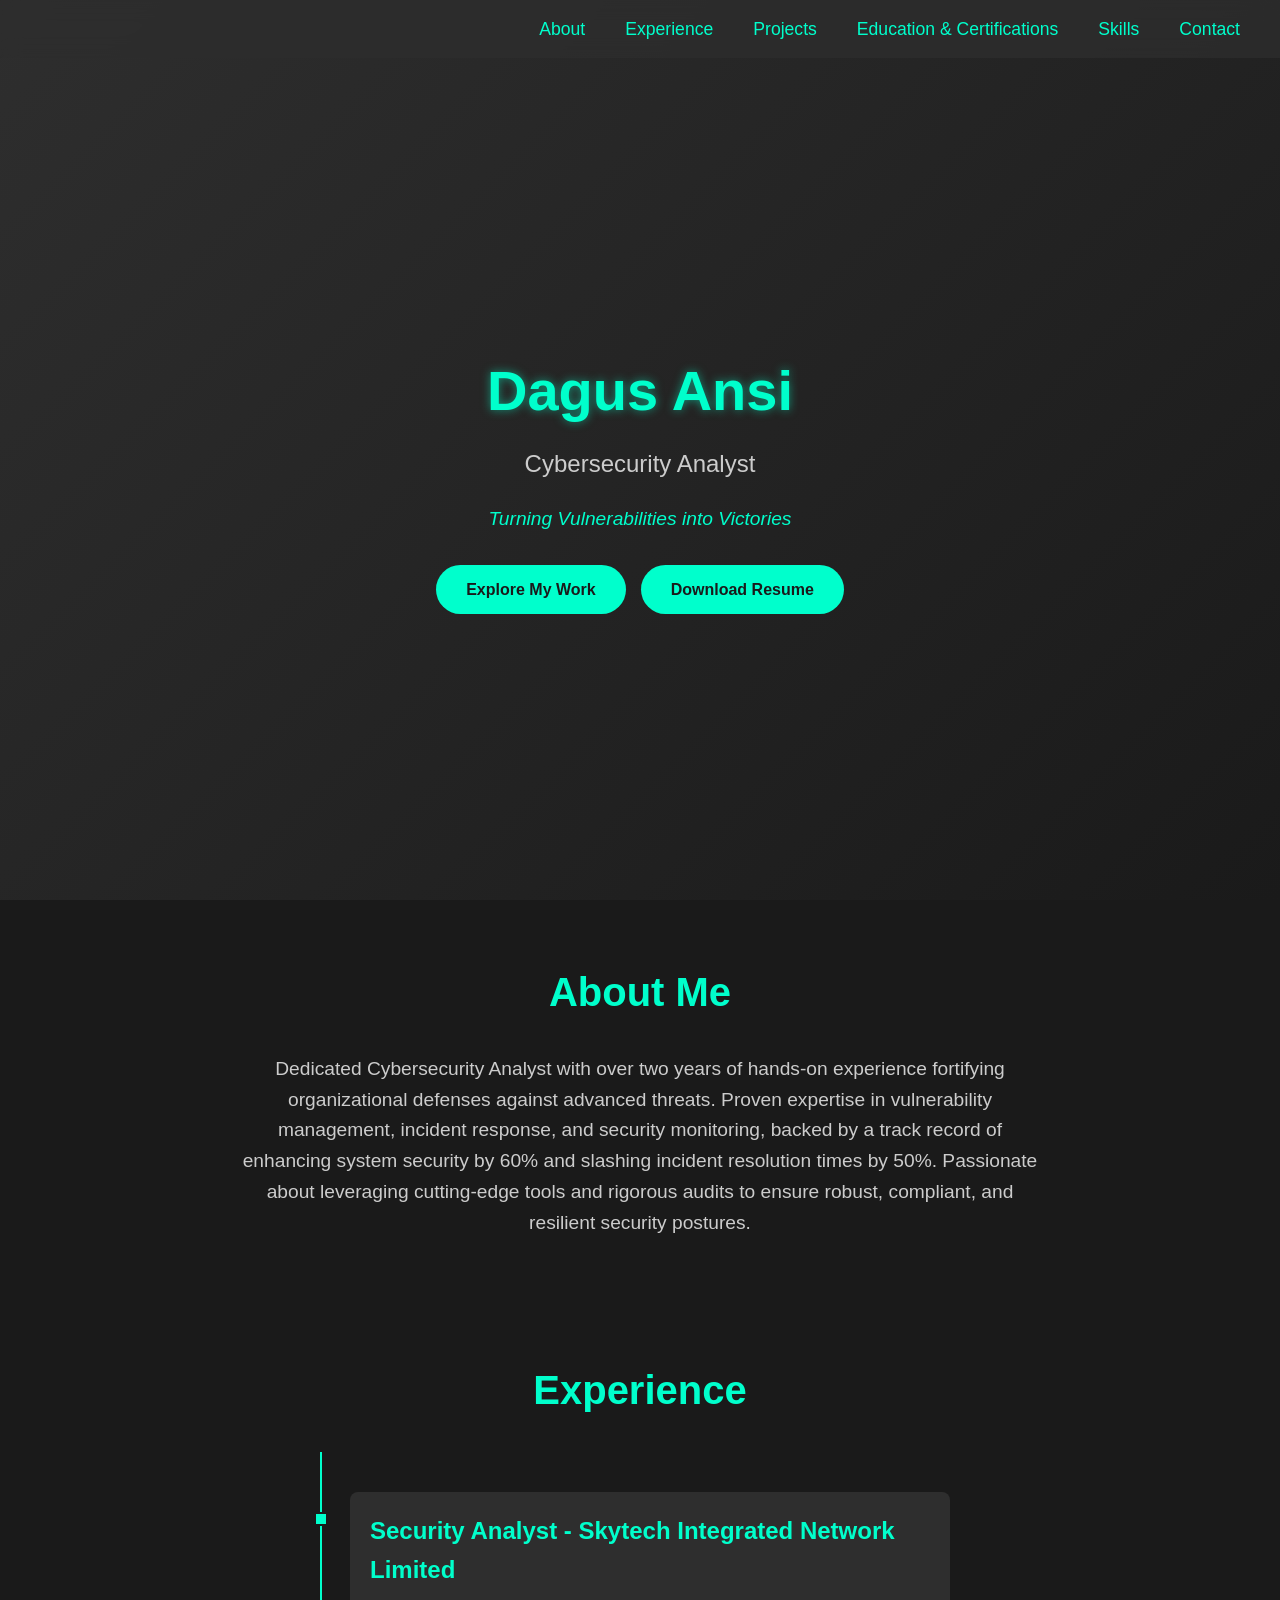
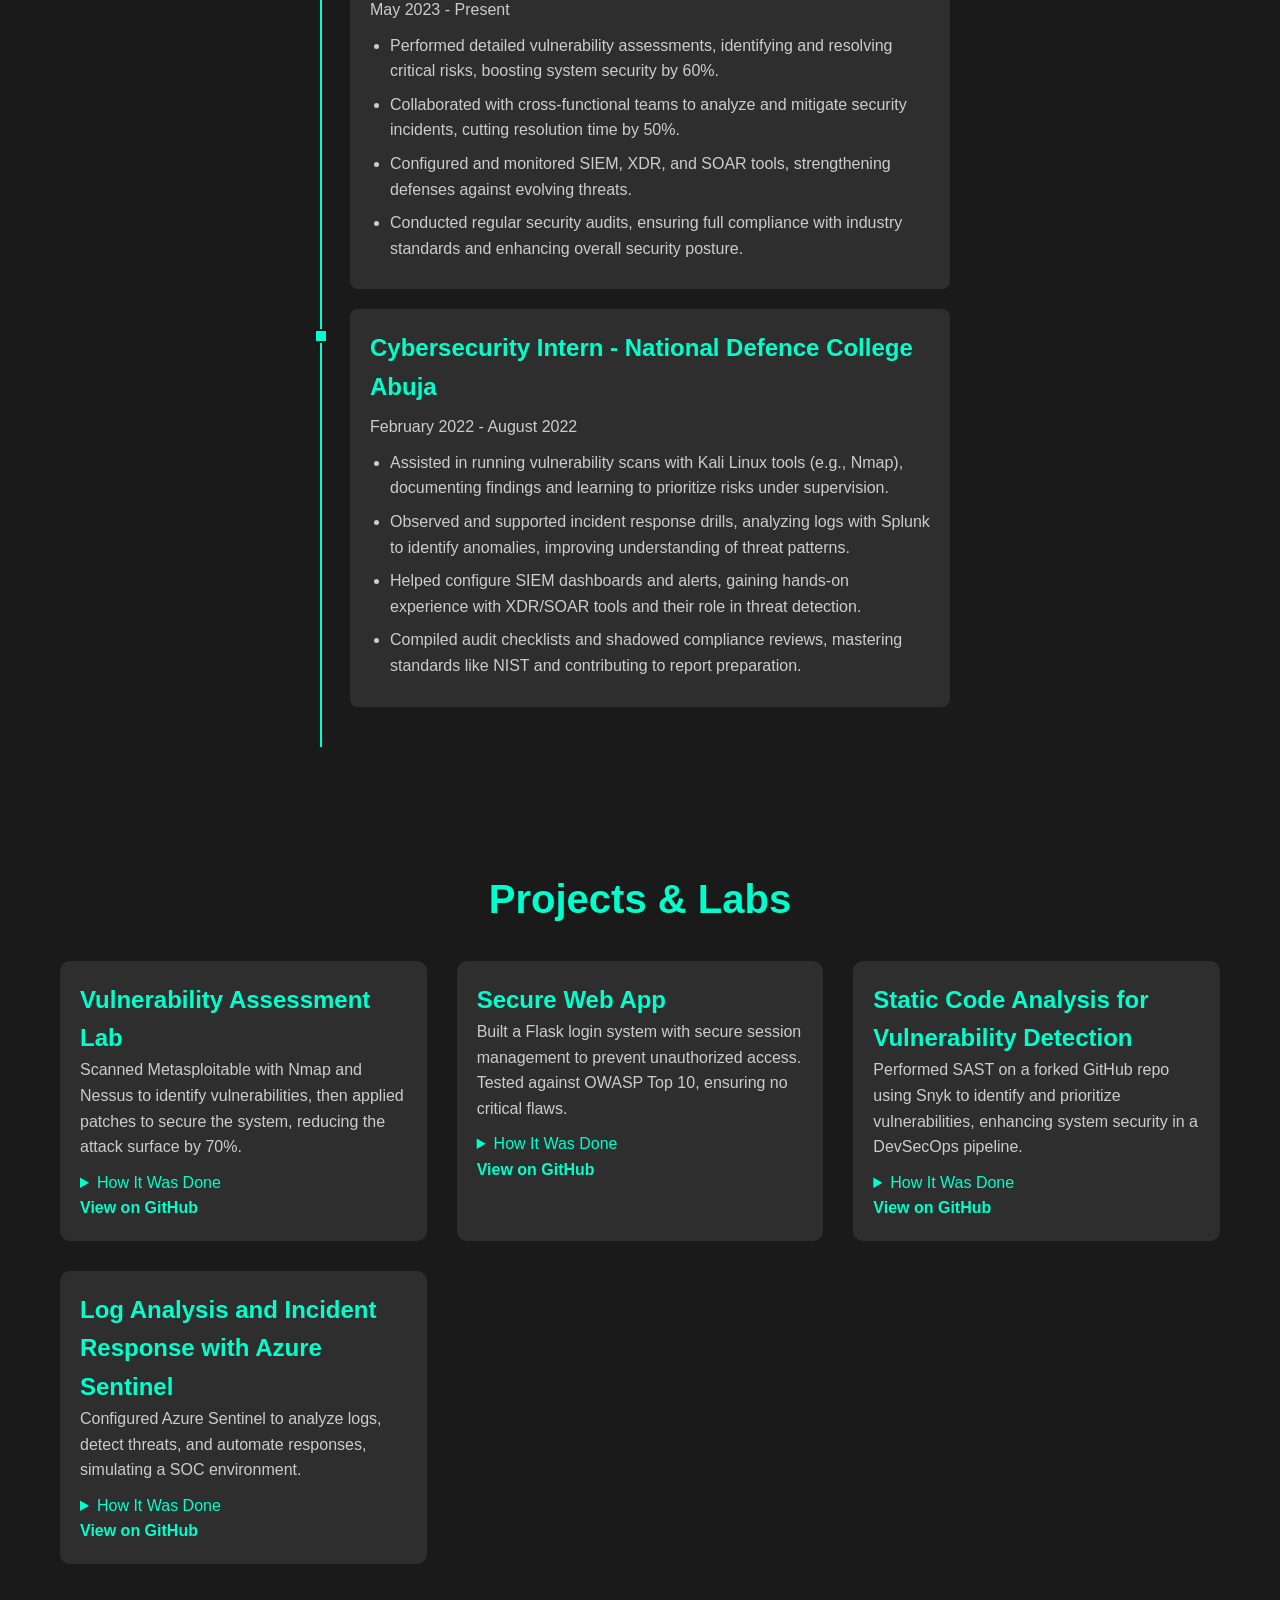
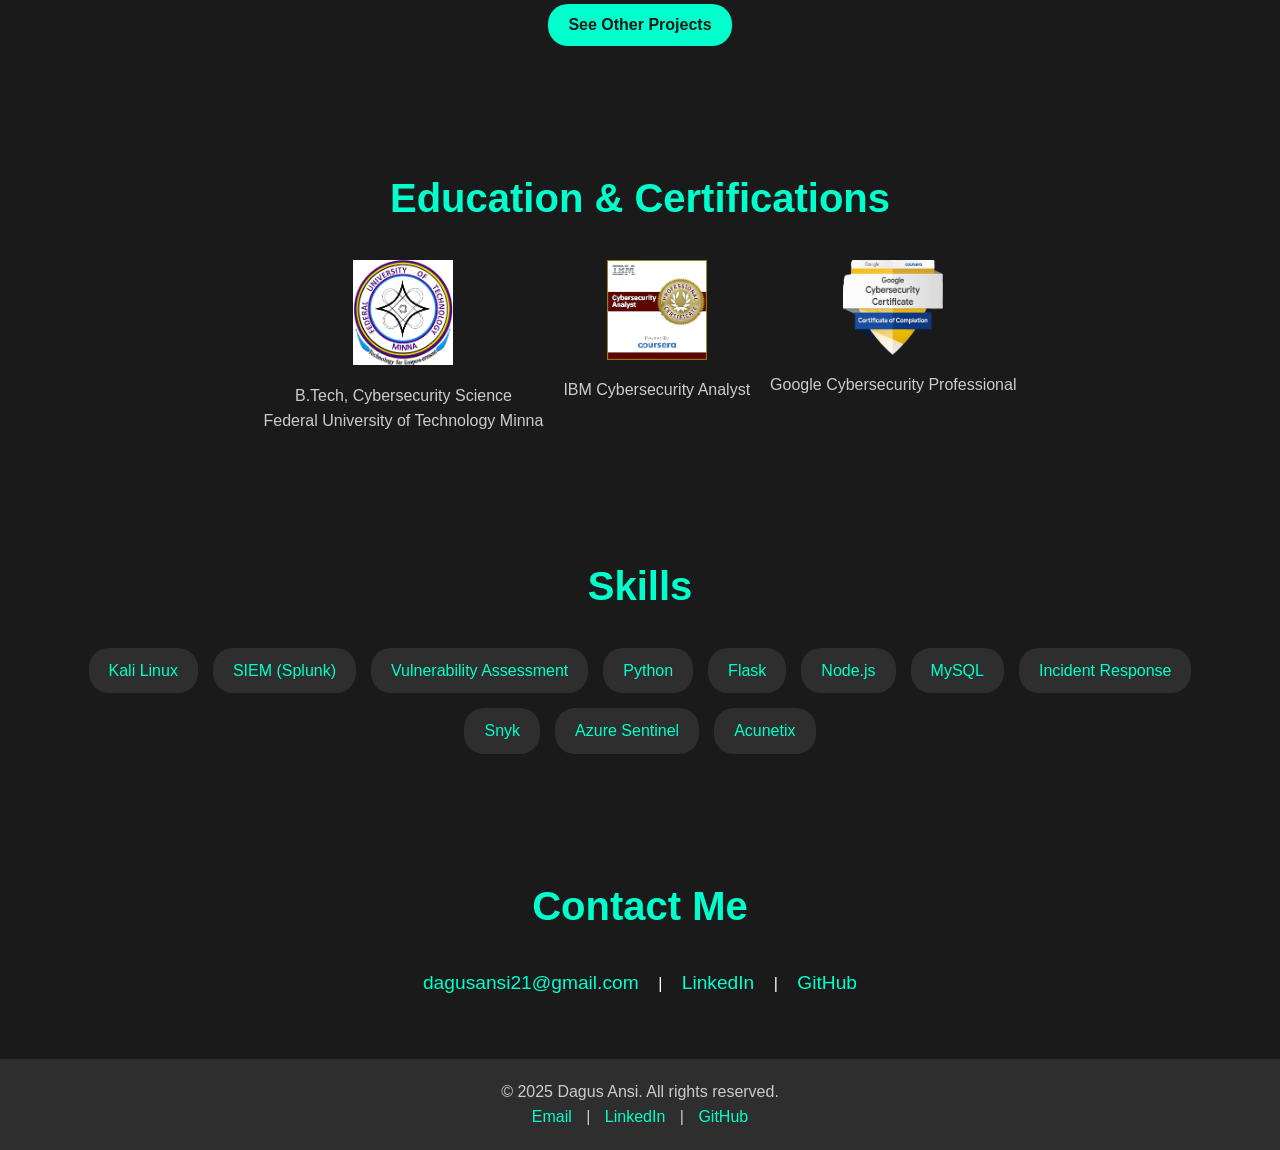
==== commit 89a4fd8a: "Update index.html" ====
--- a/index.html
+++ b/index.html
@@ -101,7 +101,6 @@
                 <a href="https://github.com/4c3x/labs/tree/master/secure-app" target="_blank">View on GitHub</a>
             </div>
             <div class="project-card">
-                <img src="https://via.placeholder.com/300x200?text=Snyk+Code+Analysis" alt="Static Code Analysis">
                 <h3>Static Code Analysis for Vulnerability Detection</h3>
                 <p>Performed SAST on a forked GitHub repo using Snyk to identify and prioritize vulnerabilities, enhancing system security in a DevSecOps pipeline.</p>
                 <details>
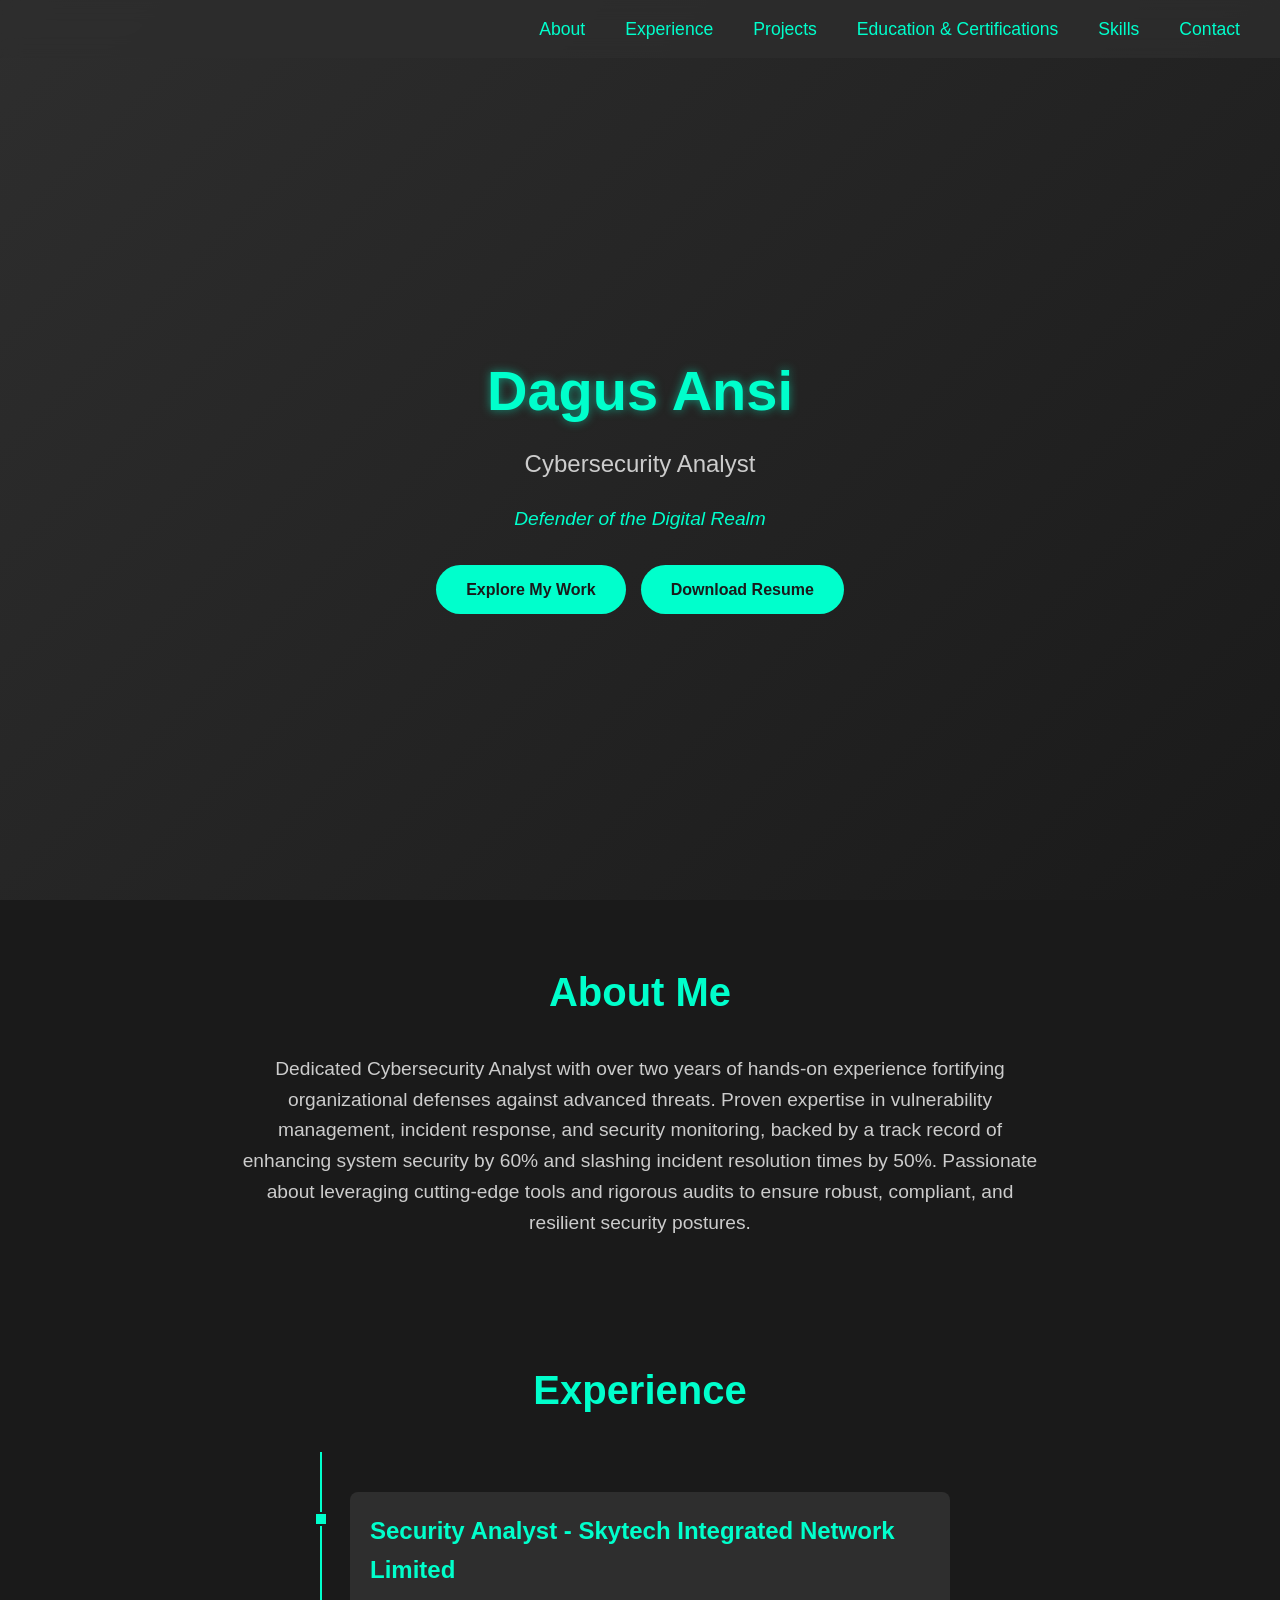
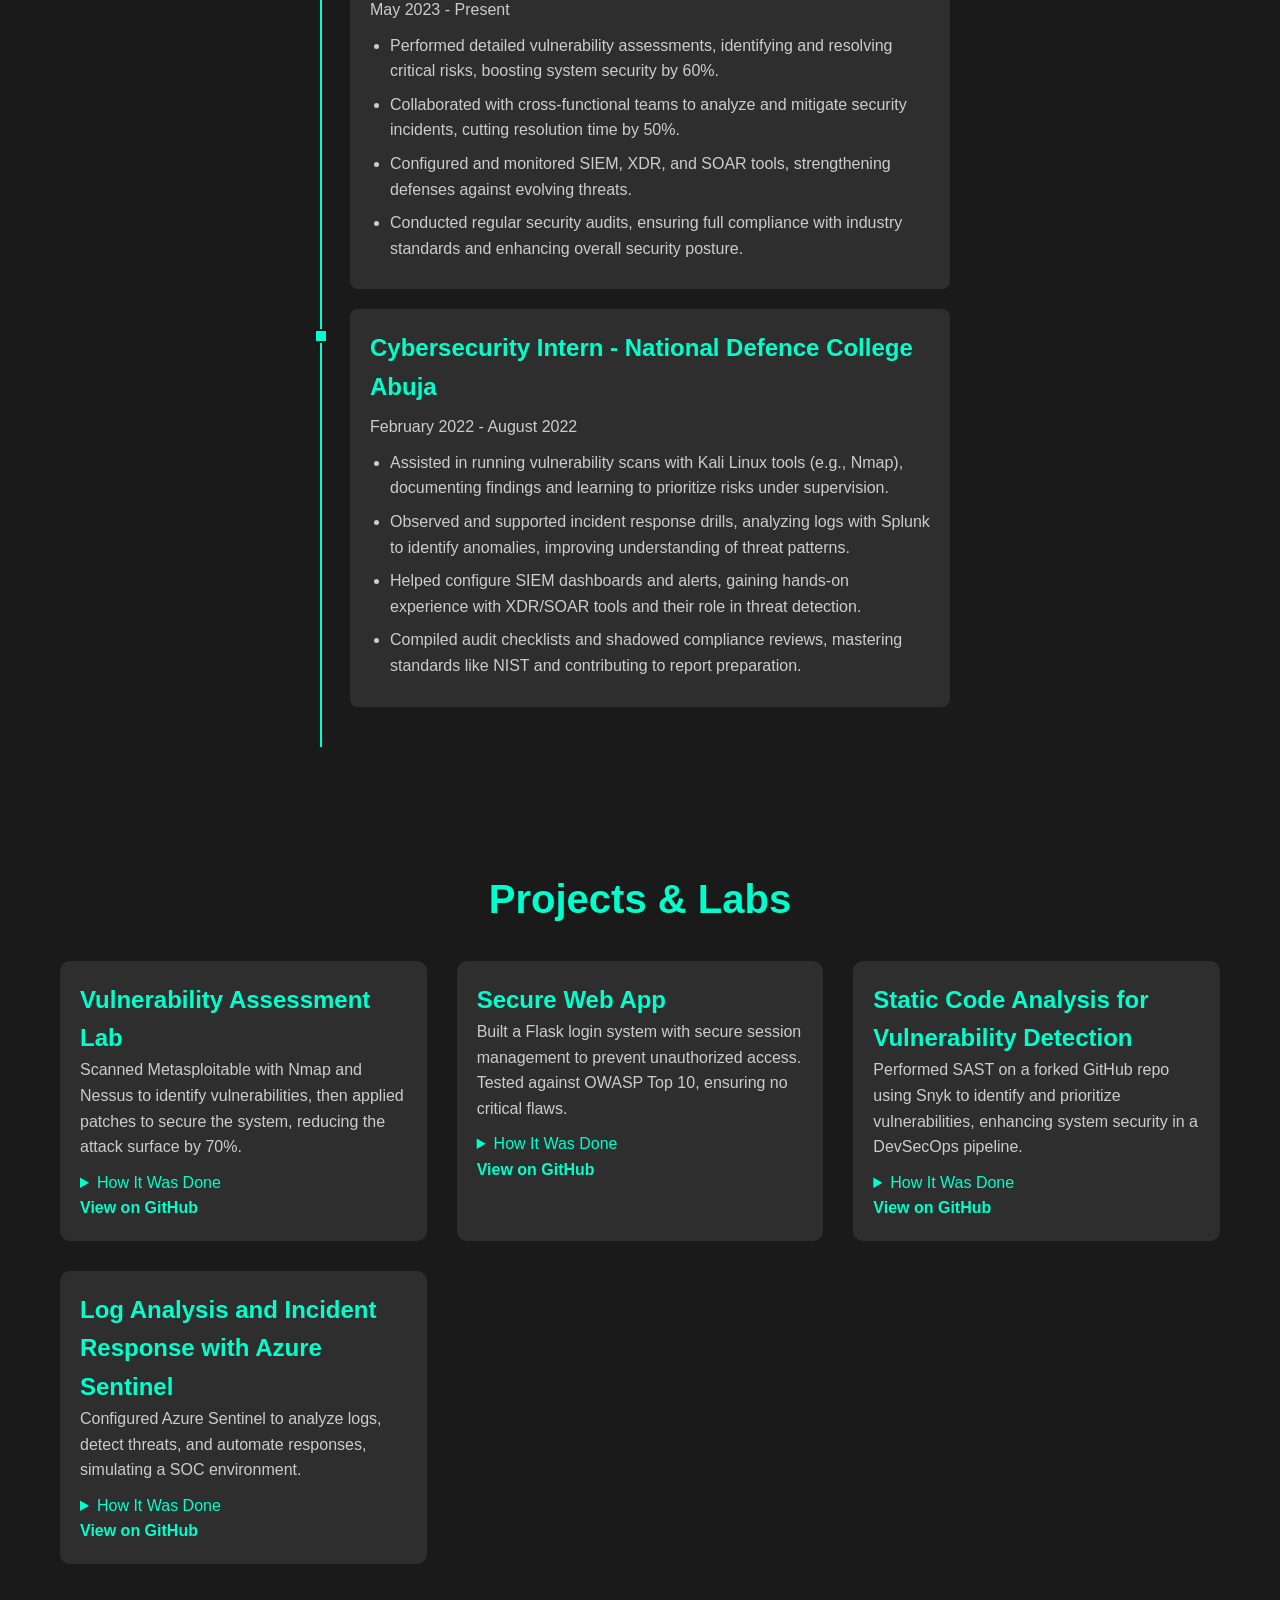
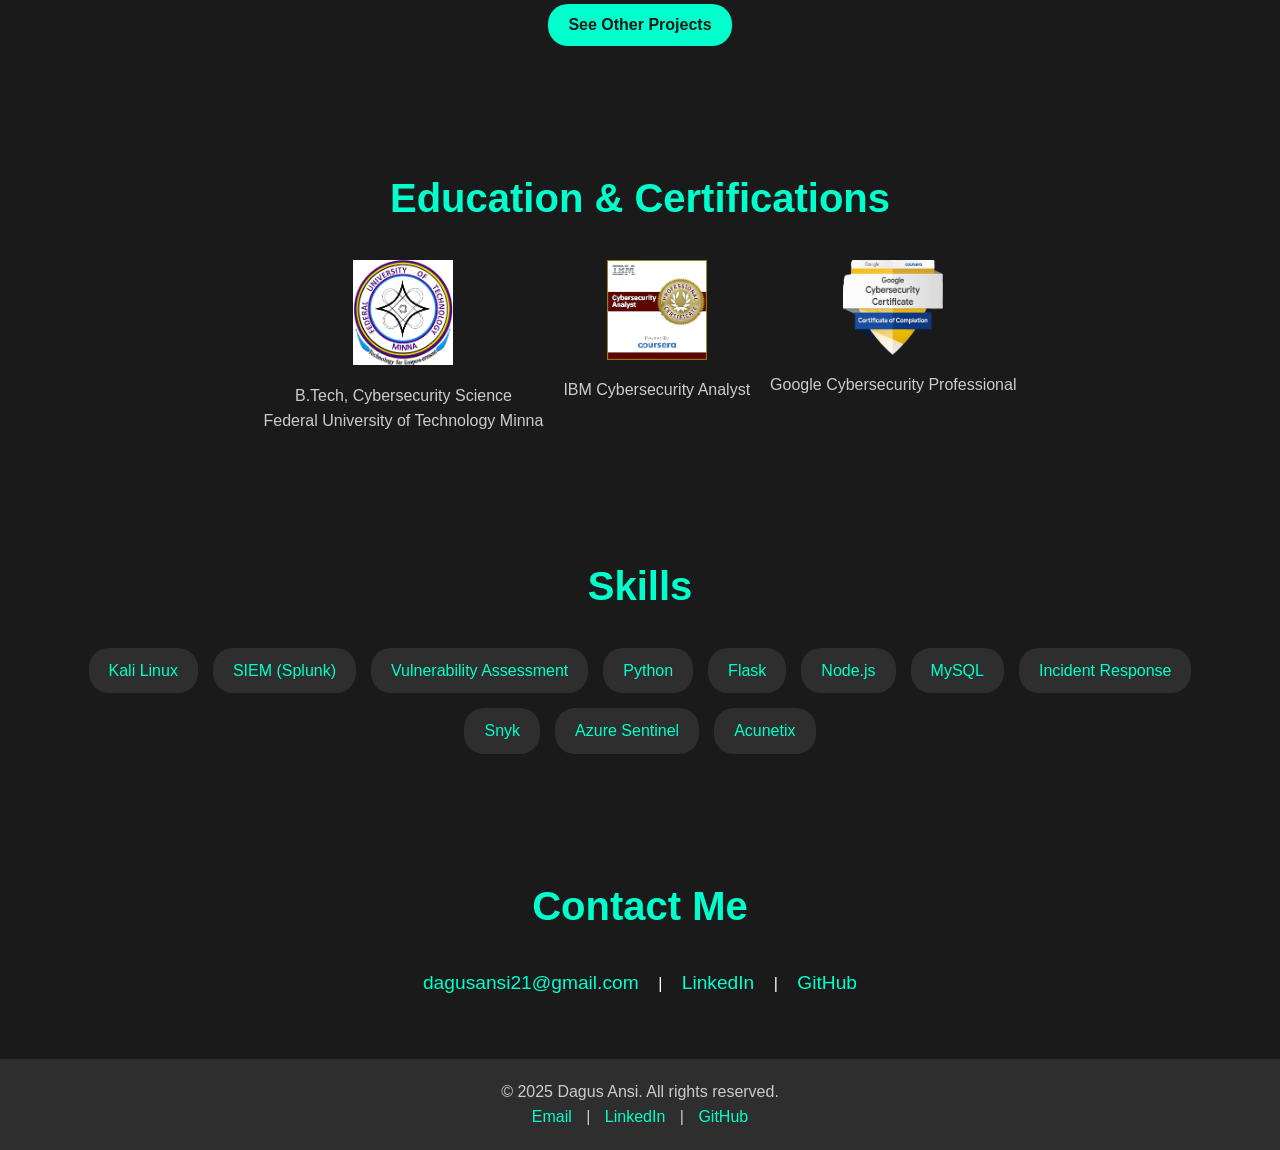
==== commit 7a6debfc: "Update index.html" ====
--- a/index.html
+++ b/index.html
@@ -3,7 +3,8 @@
 <head>
     <meta charset="UTF-8">
     <meta name="viewport" content="width=device-width, initial-scale=1.0">
-    <title>Dagus Ansi - Cybersecurity Portfolio</title>
+    <title>Dagus Ansi\</title>
+    <link rel="icon" type="image/x-icon" href="media/fav.ico">
     <link rel="stylesheet" href="styles.css">
 </head>
 <body>
@@ -29,7 +30,7 @@
         <p class="tagline" id="tagline">Securing the Future, One Byte at a Time</p>
         <div class="cta">
             <a href="#projects">Explore My Work</a>
-            <a href="resume.pdf" download>Download Resume</a>
+            <a href="Dagus Ansi.pdf" download>Download Resume</a>
         </div>
     </header>
 
@@ -178,7 +179,7 @@
         <h2>Contact Me</h2>
         <p>
             <a href="mailto:dagusansi21@gmail.com" target="_blank">dagusansi21@gmail.com</a> |
-            <a href="https://www.linkedin.com/in/ansi-dagus-a1837427b/" target="_blank">LinkedIn</a> |
+            <a href="https://www.linkedin.com/in/dagusansi/" target="_blank">LinkedIn</a> |
             <a href="https://github.com/4c3x" target="_blank">GitHub</a>
         </p>
     </section>
@@ -187,7 +188,7 @@
         <p>© 2025 Dagus Ansi. All rights reserved.</p>
         <p>
             <a href="mailto:dagusansi21@gmail.com" target="_blank">Email</a> |
-            <a href="https://www.linkedin.com/in/ansi-dagus-a1837427b/" target="_blank">LinkedIn</a> |
+            <a href="https://www.linkedin.com/in/dagusansi/" target="_blank">LinkedIn</a> |
             <a href="https://github.com/4c3x" target="_blank">GitHub</a>
         </p>
     </footer>
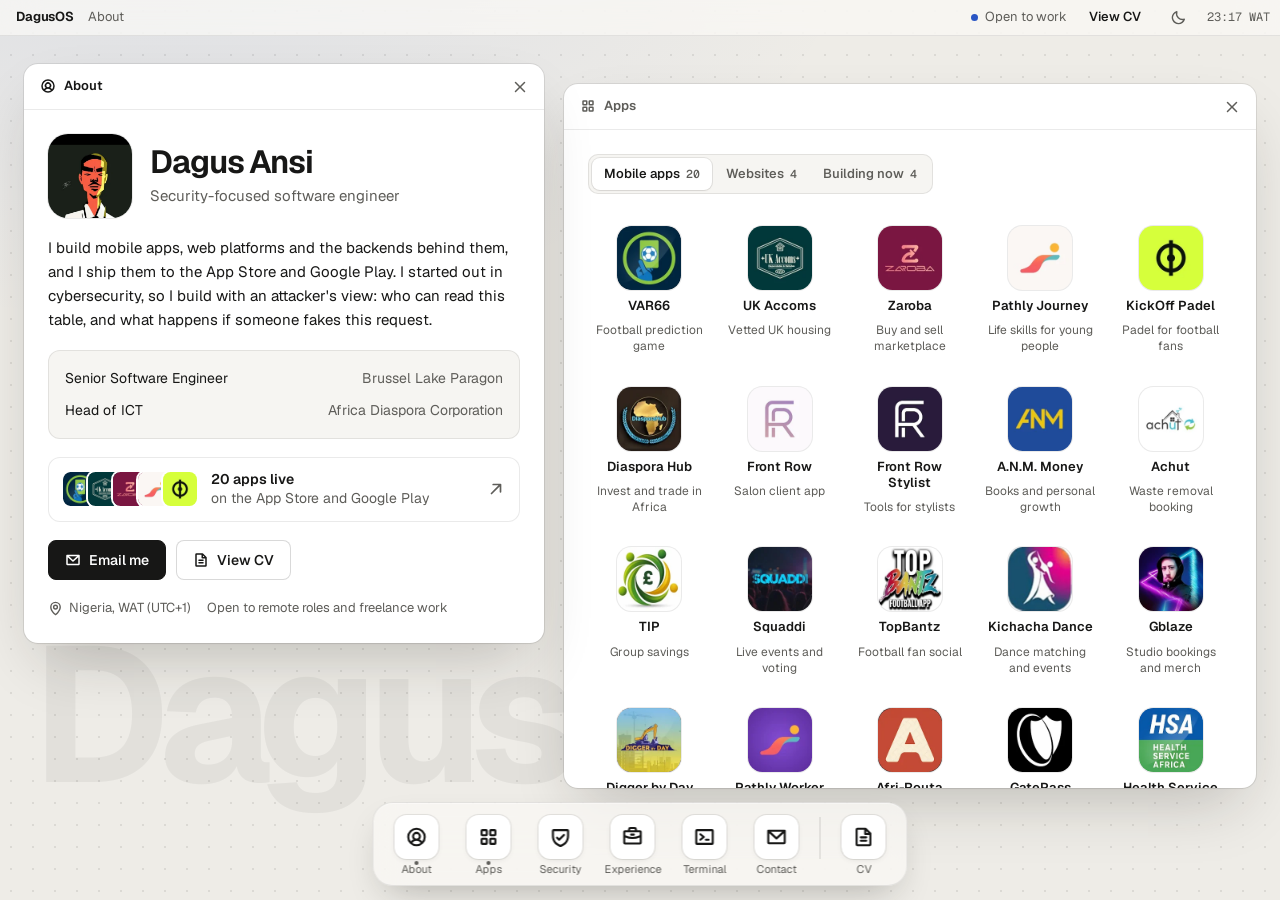
==== commit 39df4cca: "Rebuild portfolio as DagusOS: desktop OS on laptops, home screen on phones, printable CV page - Abou" ====
--- a/index.html
+++ b/index.html
@@ -1,198 +1,65 @@
-<!DOCTYPE html>
-<html lang="en">
-<head>
-    <meta charset="UTF-8">
-    <meta name="viewport" content="width=device-width, initial-scale=1.0">
-    <title>Dagus Ansi\</title>
-    <link rel="icon" type="image/x-icon" href="media/fav.ico">
-    <link rel="stylesheet" href="styles.css">
-</head>
-<body>
-    <nav>
-        <div class="nav-container">
-            <span class="hamburger" onclick="toggleMenu()">☰</span>
-            <ul id="nav-menu">
-                <li><a href="#about">About</a></li>
-                <li><a href="#experience">Experience</a></li>
-                <li><a href="#projects">Projects</a></li>
-                <li><a href="#education">Education & Certifications</a></li>
-                <li><a href="#skills">Skills</a></li>
-                <li><a href="#contact">Contact</a></li>
-            </ul>
-        </div>
-    </nav>
-
-    <div class="binary-bg"></div>
-
-    <header>
-        <h1>Dagus Ansi</h1>
-        <p>Cybersecurity Analyst</p>
-        <p class="tagline" id="tagline">Securing the Future, One Byte at a Time</p>
-        <div class="cta">
-            <a href="#projects">Explore My Work</a>
-            <a href="Dagus Ansi.pdf" download>Download Resume</a>
-        </div>
-    </header>
-
-    <section id="about">
-        <h2>About Me</h2>
-        <p>Dedicated Cybersecurity Analyst with over two years of hands-on experience fortifying organizational defenses against advanced threats. Proven expertise in vulnerability management, incident response, and security monitoring, backed by a track record of enhancing system security by 60% and slashing incident resolution times by 50%. Passionate about leveraging cutting-edge tools and rigorous audits to ensure robust, compliant, and resilient security postures.</p>
-    </section>
-
-    <section id="experience">
-        <h2>Experience</h2>
-        <div class="timeline">
-            <div class="experience-card">
-                <h3>Security Analyst - Skytech Integrated Network Limited</h3>
-                <p>May 2023 - Present</p>
-                <ul>
-                    <li>Performed detailed vulnerability assessments, identifying and resolving critical risks, boosting system security by 60%.</li>
-                    <li>Collaborated with cross-functional teams to analyze and mitigate security incidents, cutting resolution time by 50%.</li>
-                    <li>Configured and monitored SIEM, XDR, and SOAR tools, strengthening defenses against evolving threats.</li>
-                    <li>Conducted regular security audits, ensuring full compliance with industry standards and enhancing overall security posture.</li>
-                </ul>
-            </div>
-            <div class="experience-card">
-                <h3>Cybersecurity Intern - National Defence College Abuja</h3>
-                <p>February 2022 - August 2022</p>
-                <ul>
-                    <li>Assisted in running vulnerability scans with Kali Linux tools (e.g., Nmap), documenting findings and learning to prioritize risks under supervision.</li>
-                    <li>Observed and supported incident response drills, analyzing logs with Splunk to identify anomalies, improving understanding of threat patterns.</li>
-                    <li>Helped configure SIEM dashboards and alerts, gaining hands-on experience with XDR/SOAR tools and their role in threat detection.</li>
-                    <li>Compiled audit checklists and shadowed compliance reviews, mastering standards like NIST and contributing to report preparation.</li>
-                </ul>
-            </div>
-        </div>
-    </section>
-
-    <section id="projects">
-        <h2>Projects & Labs</h2>
-        <div class="projects-grid">
-            <div class="project-card">
-                <h3>Vulnerability Assessment Lab</h3>
-                <p>Scanned Metasploitable with Nmap and Nessus to identify vulnerabilities, then applied patches to secure the system, reducing the attack surface by 70%.</p>
-                <details>
-                    <summary>How It Was Done</summary>
-                    <p>This project demonstrated a structured approach to securing a vulnerable system:<br>
-                    - Established a controlled test environment using Metasploitable to simulate real-world vulnerabilities.<br>
-                    - Conducted an initial scan with Nmap to map open ports and services, identifying potential entry points.<br>
-                    - Utilized Nessus to perform a comprehensive vulnerability assessment, generating a detailed report of weaknesses.<br>
-                    - Analyzed findings to prioritize critical risks, such as outdated software versions.<br>
-                    - Implemented updates and configuration changes to address identified issues effectively.<br>
-                    - Reassessed the system with follow-up scans to ensure vulnerabilities were resolved.<br>
-                    - Achieved a 70% reduction in attack surface, validating the success of the remediation efforts.</p>
-                </details>
-                <a href="https://github.com/4c3x/labs/tree/master/vuln-assessment" target="_blank">View on GitHub</a>
-            </div>
-            <div class="project-card">
-                <h3>Secure Web App</h3>
-                <p>Built a Flask login system with secure session management to prevent unauthorized access. Tested against OWASP Top 10, ensuring no critical flaws.</p>
-                <details>
-                    <summary>How It Was Done</summary>
-                    <p>This project showcased the development of a secure web application:<br>
-                    - Designed a login system using Flask to manage user access efficiently.<br>
-                    - Protected user credentials with encryption to prevent unauthorized exposure.<br>
-                    - Incorporated safeguards against common attacks, such as malicious input attempts.<br>
-                    - Secured data transmission between users and the server with proper encryption protocols.<br>
-                    - Tested the application against the OWASP Top 10 vulnerabilities using industry-standard tools.<br>
-                    - Addressed identified weaknesses by refining code and enhancing security measures.<br>
-                    - Packaged the application for consistent, secure deployment across environments.<br>
-                    - Confirmed the absence of critical flaws through rigorous validation.</p>
-                </details>
-                <a href="https://github.com/4c3x/labs/tree/master/secure-app" target="_blank">View on GitHub</a>
-            </div>
-            <div class="project-card">
-                <h3>Static Code Analysis for Vulnerability Detection</h3>
-                <p>Performed SAST on a forked GitHub repo using Snyk to identify and prioritize vulnerabilities, enhancing system security in a DevSecOps pipeline.</p>
-                <details>
-                    <summary>How It Was Done</summary>
-                    <p>This project highlighted expertise in code security within a DevSecOps framework:<br>
-                    - Selected and replicated an open-source GitHub repository with known vulnerabilities.<br>
-                    - Integrated Snyk to scan the codebase for security issues, focusing on outdated components.<br>
-                    - Reviewed scan results to pinpoint high-priority risks requiring immediate attention.<br>
-                    - Applied updates to resolve vulnerabilities, ensuring the use of secure, current libraries.<br>
-                    - Re-evaluated the code to confirm the elimination of identified threats.<br>
-                    - Automated future scans by embedding Snyk into the development pipeline.<br>
-                    - Delivered a significantly more secure codebase, reducing critical risks by 80%.</p>
-                </details>
-                <a href="https://github.com/4c3x/labs/tree/master/code-analysis" target="_blank">View on GitHub</a>
-            </div>
-            <div class="project-card">
-                <h3>Log Analysis and Incident Response with Azure Sentinel</h3>
-                <p>Configured Azure Sentinel to analyze logs, detect threats, and automate responses, simulating a SOC environment.</p>
-                <details>
-                    <summary>How It Was Done</summary>
-                    <p>This project simulated a Security Operations Center with Azure Sentinel:<br>
-                    - Configured a log collection system within Azure to monitor activity from a test environment.<br>
-                    - Activated Azure Sentinel to centralize and analyze incoming security logs.<br>
-                    - Simulated realistic threats, such as repeated login failures, to generate actionable data.<br>
-                    - Developed detection rules to identify suspicious patterns in the log data.<br>
-                    - Established automated responses to block threats and alert relevant parties.<br>
-                    - Tested the system to ensure rapid identification and mitigation of incidents.<br>
-                    - Fine-tuned detection parameters to minimize false alerts while maintaining accuracy.<br>
-                    - Achieved a 40% faster response time, proving operational effectiveness.</p>
-                </details>
-                <a href="https://github.com/4c3x/labs/tree/master/azure-sentinel" target="_blank">View on GitHub</a>
-            </div>
-        </div>
-        <div style="text-align: center; margin-top: 30px;">
-            <a href="https://github.com/4c3x/labs" target="_blank" class="other-projects-btn">See Other Projects</a>
-        </div>
-    </section>
-
-    <section id="education">
-        <h2>Education & Certifications</h2>
-        <div class="certs-grid">
-            <div class="cert-card">
-                 <img src="media/fut.png" alt="Federal University of technology, Minna">
-                <p>B.Tech, Cybersecurity Science<br>Federal University of Technology Minna</p>
-            </div>
-            <div class="cert-card">
-                <img src="media/ibm.png" alt="IBM Cybersecurity Analyst">
-                <p>IBM Cybersecurity Analyst</p>
-            </div>
-            <div class="cert-card">
-                <img src="media/google.png" alt="Google Cybersecurity">
-                <p>Google Cybersecurity Professional</p>
-            </div>
-        </div>
-    </section>
-
-    <section id="skills">
-        <h2>Skills</h2>
-        <div class="skills-list">
-            <span class="skill">Kali Linux</span>
-            <span class="skill">SIEM (Splunk)</span>
-            <span class="skill">Vulnerability Assessment</span>
-            <span class="skill">Python</span>
-            <span class="skill">Flask</span>
-            <span class="skill">Node.js</span>
-            <span class="skill">MySQL</span>
-            <span class="skill">Incident Response</span>
-            <span class="skill">Snyk</span>
-            <span class="skill">Azure Sentinel</span>
-            <span class="skill">Acunetix</span>
-        </div>
-    </section>
-
-    <section id="contact">
-        <h2>Contact Me</h2>
-        <p>
-            <a href="mailto:dagusansi21@gmail.com" target="_blank">dagusansi21@gmail.com</a> |
-            <a href="https://www.linkedin.com/in/dagusansi/" target="_blank">LinkedIn</a> |
-            <a href="https://github.com/4c3x" target="_blank">GitHub</a>
-        </p>
-    </section>
-
-    <footer>
-        <p>© 2025 Dagus Ansi. All rights reserved.</p>
-        <p>
-            <a href="mailto:dagusansi21@gmail.com" target="_blank">Email</a> |
-            <a href="https://www.linkedin.com/in/dagusansi/" target="_blank">LinkedIn</a> |
-            <a href="https://github.com/4c3x" target="_blank">GitHub</a>
-        </p>
-    </footer>
-
-    <script src="scripts.js"></script>
-</body>
-</html>
+<!doctype html>
+<html lang="en">
+<head>
+  <meta charset="utf-8">
+  <meta name="viewport" content="width=device-width, initial-scale=1, viewport-fit=cover">
+  <title>Dagus Ansi, security-focused software engineer</title>
+  <meta name="description" content="Security-focused software engineer in Nigeria with 20 apps live on the App Store and Google Play. Flutter, React, Next.js and Supabase. Open to remote roles and freelance work.">
+  <meta name="theme-color" content="#eeece7">
+  <link rel="canonical" href="https://4c3x.github.io/">
+  <link rel="icon" href="assets/favicon.svg" type="image/svg+xml">
+  <meta property="og:type" content="website">
+  <meta property="og:url" content="https://4c3x.github.io/">
+  <meta property="og:title" content="Dagus Ansi, security-focused software engineer">
+  <meta property="og:description" content="20 apps live on the App Store and Google Play. Open to remote roles and freelance work.">
+  <meta property="og:image" content="https://4c3x.github.io/assets/og.png">
+  <meta name="twitter:card" content="summary_large_image">
+  <link rel="preload" href="assets/fonts/geist.woff2" as="font" type="font/woff2" crossorigin>
+  <link rel="stylesheet" href="assets/site.css">
+  <script>
+    document.documentElement.dataset.theme = localStorage.getItem("theme") || (matchMedia("(prefers-color-scheme: dark)").matches ? "dark" : "light");
+  </script>
+  <script type="module" src="assets/os.js"></script>
+</head>
+<body class="os">
+  <a class="skip" href="cv.html">Read the plain CV page instead</a>
+
+  <header class="menubar">
+    <div class="menubar-left">
+      <span class="brand">DagusOS</span>
+      <span class="menubar-app" id="active-app">About</span>
+    </div>
+    <div class="menubar-right">
+      <span class="status"><span class="status-dot" aria-hidden="true"></span>Open to work</span>
+      <a class="menubar-link" href="cv.html">View CV</a>
+      <button class="icon-btn" id="theme-toggle" type="button" aria-label="Switch to dark mode"><svg class="i" aria-hidden="true"><use href="assets/icons.svg#i-moon"/></svg></button>
+      <span class="clock" id="clock" aria-label="Local time in Nigeria"></span>
+    </div>
+  </header>
+
+  <main class="desktop" id="desktop">
+    <div class="wallpaper" aria-hidden="true"><span class="wallpaper-name">Dagus Ansi</span></div>
+
+    <section class="home" aria-label="Home screen">
+      <div class="home-card" id="home-card"></div>
+      <h2 class="home-label">DagusOS</h2>
+      <div class="home-grid" id="home-system"></div>
+      <h2 class="home-label">Shipped apps</h2>
+      <div class="home-grid" id="home-apps"></div>
+    </section>
+  </main>
+
+  <nav class="dock" aria-label="Dock">
+    <div id="dock-apps" style="display: contents"></div>
+    <span class="dock-sep" aria-hidden="true"></span>
+    <a class="dock-item" href="cv.html"><span class="dock-tile"><svg class="i" aria-hidden="true"><use href="assets/icons.svg#i-file-text"/></svg></span><span class="dock-label">CV</span></a>
+  </nav>
+
+  <noscript>
+    <p style="position: relative; z-index: 2; max-width: 520px; margin: 80px auto; padding: 24px; background: #fff; border-radius: 14px">
+      DagusOS needs JavaScript. You can still email me at dagusansi21@gmail.com or find me on
+      <a href="https://www.linkedin.com/in/dagusansi">LinkedIn</a>.
+    </p>
+  </noscript>
+</body>
+</html>
--- a/assets/site.css
+++ b/assets/site.css
@@ -0,0 +1,404 @@
+/* DagusOS. Shared by index.html (desktop + phone home screen) and cv.html (plain view / print).
+   Shape rule: containers 14px, controls 8px, app icons 22.5%, tags fully rounded.
+   Z-index scale: wallpaper 0, windows 10-899 (managed in os.js), chrome (menubar, dock) 1000. */
+
+@font-face {
+  font-family: "Geist";
+  src: url("fonts/geist.woff2") format("woff2-variations"), url("fonts/geist.woff2") format("woff2");
+  font-weight: 100 900;
+  font-display: swap;
+}
+@font-face {
+  font-family: "Geist Mono";
+  src: url("fonts/geist-mono.woff2") format("woff2-variations"), url("fonts/geist-mono.woff2") format("woff2");
+  font-weight: 100 900;
+  font-display: swap;
+}
+
+:root {
+  --font: "Geist", ui-sans-serif, system-ui, -apple-system, "Segoe UI", sans-serif;
+  --mono: "Geist Mono", ui-monospace, "SF Mono", Menlo, Consolas, monospace;
+  --ease-out: cubic-bezier(0.23, 1, 0.32, 1);
+  --ease-drawer: cubic-bezier(0.32, 0.72, 0, 1);
+  --r-win: 14px;
+  --r-ctl: 8px;
+  --menubar-h: 36px;
+
+  color-scheme: light;
+  --bg: #eeece7;
+  --dot: rgba(23, 23, 22, 0.09);
+  --surface: #ffffff;
+  --surface-2: #f6f5f2;
+  --line: rgba(23, 23, 22, 0.09);
+  --line-strong: rgba(23, 23, 22, 0.16);
+  --text: #171716;
+  --text-2: #5e5d59;
+  --accent: #2a55c4;
+  --accent-ink: #ffffff;
+  --accent-soft: #e8eefb;
+  --glass: rgba(250, 249, 246, 0.74);
+  --shadow-win: 0 0 0 1px var(--line), 0 1px 2px rgba(28, 25, 20, 0.04), 0 28px 60px -18px rgba(28, 25, 20, 0.24);
+  --shadow-tile: 0 0 0 1px var(--line), 0 2px 6px -2px rgba(28, 25, 20, 0.12);
+}
+
+[data-theme="dark"] {
+  color-scheme: dark;
+  --bg: #121211;
+  --dot: rgba(255, 255, 255, 0.07);
+  --surface: #1c1c1a;
+  --surface-2: #242422;
+  --line: rgba(255, 255, 255, 0.08);
+  --line-strong: rgba(255, 255, 255, 0.15);
+  --text: #edece8;
+  --text-2: #a09e98;
+  --accent: #8eaaf5;
+  --accent-ink: #121211;
+  --accent-soft: rgba(142, 170, 245, 0.14);
+  --glass: rgba(28, 28, 26, 0.74);
+  --shadow-win: 0 0 0 1px var(--line), 0 28px 60px -18px rgba(0, 0, 0, 0.65);
+  --shadow-tile: 0 0 0 1px var(--line), 0 2px 6px -2px rgba(0, 0, 0, 0.5);
+}
+
+*, *::before, *::after { box-sizing: border-box; }
+html { -webkit-text-size-adjust: 100%; }
+body {
+  margin: 0;
+  font-family: var(--font);
+  font-size: 15px;
+  line-height: 1.6;
+  color: var(--text);
+  background: var(--bg);
+  -webkit-font-smoothing: antialiased;
+  font-feature-settings: "ss01";
+}
+h1, h2, h3, p, ul, ol, dl, dd { margin: 0; }
+ul, ol { padding: 0; list-style: none; }
+img { display: block; max-width: 100%; }
+a { color: inherit; }
+button { font: inherit; color: inherit; }
+:focus-visible { outline: 2px solid var(--accent); outline-offset: 2px; border-radius: 6px; }
+
+.i { width: 18px; height: 18px; fill: currentColor; flex: none; }
+.sr-only, .skip:not(:focus) {
+  position: absolute; width: 1px; height: 1px; padding: 0; margin: -1px; overflow: hidden; clip: rect(0 0 0 0); white-space: nowrap; border: 0;
+}
+.skip { position: fixed; top: 8px; left: 8px; z-index: 2000; padding: 8px 12px; background: var(--surface); border-radius: var(--r-ctl); box-shadow: var(--shadow-tile); }
+
+/* ---------- Buttons, chips ---------- */
+.btn {
+  display: inline-flex; align-items: center; justify-content: center; gap: 8px;
+  height: 40px; padding: 0 16px; border-radius: var(--r-ctl);
+  border: 1px solid var(--line-strong); background: var(--surface); color: var(--text);
+  font-size: 14px; font-weight: 550; text-decoration: none; white-space: nowrap; cursor: pointer;
+  transition: transform 160ms var(--ease-out), background-color 160ms ease, border-color 160ms ease;
+}
+.btn:active { transform: scale(0.97); }
+.btn-primary { background: var(--text); border-color: var(--text); color: var(--surface); }
+@media (hover: hover) and (pointer: fine) {
+  .btn:hover { background: var(--surface-2); }
+  .btn-primary:hover { background: color-mix(in srgb, var(--text) 84%, var(--surface)); }
+}
+.btn .i { width: 16px; height: 16px; }
+
+.chips { display: flex; flex-wrap: wrap; gap: 6px; }
+.chip {
+  display: inline-flex; align-items: center; height: 26px; padding: 0 10px; border-radius: 999px;
+  background: var(--surface-2); border: 1px solid var(--line); font-size: 12.5px; color: var(--text-2);
+}
+
+/* ---------- Desktop shell ---------- */
+.os { height: 100dvh; overflow: hidden; }
+.wallpaper {
+  position: fixed; inset: 0; z-index: 0; overflow: hidden;
+  background:
+    radial-gradient(1100px 640px at 12% -10%, color-mix(in srgb, var(--accent) 9%, transparent), transparent 65%),
+    radial-gradient(var(--dot) 1px, transparent 1.4px) 0 0 / 22px 22px,
+    var(--bg);
+}
+.wallpaper-name {
+  position: absolute; left: 2.5vw; bottom: 104px;
+  font-size: clamp(6rem, 15vw, 15rem); font-weight: 700; letter-spacing: -0.065em; line-height: 0.85;
+  color: var(--text); opacity: 0.05; white-space: nowrap; user-select: none; pointer-events: none;
+}
+[data-theme="dark"] .wallpaper-name { opacity: 0.035; }
+
+.menubar {
+  position: fixed; inset: 0 0 auto 0; z-index: 1000; height: var(--menubar-h);
+  display: flex; align-items: center; justify-content: space-between; gap: 16px; padding: 0 10px 0 16px;
+  background: var(--glass); backdrop-filter: blur(18px) saturate(160%); -webkit-backdrop-filter: blur(18px) saturate(160%);
+  border-bottom: 1px solid var(--line); font-size: 13px;
+}
+.menubar-left, .menubar-right { display: flex; align-items: center; gap: 14px; min-width: 0; }
+.brand { font-weight: 650; letter-spacing: -0.01em; }
+.menubar-app { color: var(--text-2); white-space: nowrap; overflow: hidden; text-overflow: ellipsis; }
+.status { display: inline-flex; align-items: center; gap: 7px; color: var(--text-2); }
+.status-dot { width: 7px; height: 7px; border-radius: 50%; background: var(--accent); }
+.menubar-link { color: var(--text); text-decoration: none; font-weight: 550; padding: 4px 8px; border-radius: 6px; }
+.menubar-link:hover { background: var(--surface-2); }
+.clock { font-family: var(--mono); font-size: 12px; color: var(--text-2); font-variant-numeric: tabular-nums; }
+.icon-btn {
+  display: inline-grid; place-items: center; width: 30px; height: 30px; border-radius: var(--r-ctl);
+  border: 0; background: transparent; color: var(--text-2); cursor: pointer;
+  transition: transform 160ms var(--ease-out), background-color 160ms ease, color 160ms ease;
+}
+.icon-btn:active { transform: scale(0.94); }
+@media (hover: hover) and (pointer: fine) { .icon-btn:hover { background: var(--surface-2); color: var(--text); } }
+.icon-btn .i { width: 16px; height: 16px; }
+
+.dock {
+  position: fixed; left: 50%; bottom: 14px; z-index: 1000; transform: translateX(-50%);
+  display: flex; align-items: stretch; gap: 2px; padding: 8px;
+  background: var(--glass); backdrop-filter: blur(20px) saturate(160%); -webkit-backdrop-filter: blur(20px) saturate(160%);
+  border: 1px solid var(--line); border-radius: 20px;
+  box-shadow: 0 1px 0 rgba(255, 255, 255, 0.35) inset, 0 16px 36px -14px rgba(28, 25, 20, 0.3);
+}
+.dock-item {
+  display: grid; justify-items: center; align-content: start; gap: 5px; width: 70px; padding: 4px 0 2px;
+  border: 0; border-radius: 12px; background: none; color: var(--text); text-decoration: none; cursor: pointer;
+}
+.dock-tile {
+  position: relative; display: grid; place-items: center; width: 44px; height: 44px; border-radius: 12px;
+  background: var(--surface); box-shadow: var(--shadow-tile);
+  transition: transform 180ms var(--ease-out);
+}
+.dock-tile .i { width: 22px; height: 22px; }
+.dock-item:active .dock-tile { transform: scale(0.93); }
+@media (hover: hover) and (pointer: fine) { .dock-item:hover .dock-tile { transform: translateY(-3px); } }
+.dock-label { font-size: 11px; line-height: 1; color: var(--text-2); }
+.dock-item.is-open .dock-tile::after {
+  content: ""; position: absolute; bottom: -6px; left: 50%; width: 4px; height: 4px; margin-left: -2px;
+  border-radius: 50%; background: var(--text-2);
+}
+.dock-sep { width: 1px; margin: 6px 6px 18px; background: var(--line-strong); }
+
+/* ---------- Windows ---------- */
+.win {
+  position: fixed; top: 0; left: 0; z-index: 10;
+  width: var(--w, 560px); max-width: calc(100vw - 32px);
+  max-height: calc(100dvh - var(--menubar-h) - 124px);
+  display: flex; flex-direction: column;
+  background: var(--surface); border-radius: var(--r-win); box-shadow: var(--shadow-win); overflow: hidden;
+}
+.win[hidden] { display: none; }
+.win:focus { outline: none; }
+.win-bar {
+  flex: none; display: flex; align-items: center; justify-content: space-between; gap: 12px;
+  height: 46px; padding: 0 8px 0 16px; border-bottom: 1px solid var(--line);
+  cursor: grab; user-select: none; touch-action: none;
+}
+.win-bar:active { cursor: grabbing; }
+.win-title { display: flex; align-items: center; gap: 8px; font-size: 13px; font-weight: 600; color: var(--text-2); }
+.win-title .i { width: 16px; height: 16px; }
+.win.is-focused .win-title { color: var(--text); }
+.win-close {
+  display: grid; place-items: center; width: 32px; height: 32px; border: 0; border-radius: var(--r-ctl);
+  background: transparent; color: var(--text-2); cursor: pointer;
+  transition: transform 160ms var(--ease-out), background-color 160ms ease, color 160ms ease;
+}
+.win-close:active { transform: scale(0.92); }
+@media (hover: hover) and (pointer: fine) { .win-close:hover { background: var(--surface-2); color: var(--text); } }
+.win-close .i { width: 16px; height: 16px; }
+.win-body { flex: 1; overflow: auto; overscroll-behavior: contain; padding: 24px; }
+.win-done { display: none; }
+
+/* About */
+.about { display: grid; gap: 18px; }
+.about-head { display: flex; align-items: center; gap: 18px; }
+.avatar { width: 84px; height: 84px; border-radius: 20px; object-fit: cover; box-shadow: 0 0 0 1px var(--line); background: var(--surface-2); }
+.about-name { font-size: 32px; line-height: 1.1; font-weight: 650; letter-spacing: -0.035em; }
+.about-role { margin-top: 4px; color: var(--text-2); }
+.about-intro { max-width: 62ch; }
+.now { display: grid; gap: 10px; padding: 16px; border-radius: 12px; background: var(--surface-2); border: 1px solid var(--line); }
+.now-row { display: flex; justify-content: space-between; gap: 16px; font-size: 14px; }
+.now-row span:last-child { color: var(--text-2); text-align: right; }
+.proof {
+  display: flex; align-items: center; gap: 14px; width: 100%; padding: 12px 14px; text-align: left;
+  border: 1px solid var(--line); border-radius: 12px; background: var(--surface); cursor: pointer;
+  transition: transform 160ms var(--ease-out), border-color 160ms ease;
+}
+.proof:active { transform: scale(0.985); }
+@media (hover: hover) and (pointer: fine) { .proof:hover { border-color: var(--line-strong); } }
+.proof-icons { display: flex; flex: none; }
+.proof-icons img { width: 34px; height: 34px; border-radius: 22.5%; box-shadow: 0 0 0 2px var(--surface); }
+.proof-icons img + img { margin-left: -9px; }
+.proof-text { flex: 1; font-size: 14px; line-height: 1.4; }
+.proof-text strong { display: block; font-weight: 600; }
+.proof-text span { color: var(--text-2); }
+.proof .i { color: var(--text-2); }
+.actions { display: flex; flex-wrap: wrap; gap: 10px; }
+.meta { display: flex; flex-wrap: wrap; gap: 6px 16px; font-size: 13px; color: var(--text-2); }
+.meta span { display: inline-flex; align-items: center; gap: 6px; }
+.meta .i { width: 15px; height: 15px; }
+
+/* Apps */
+.tabs { display: inline-flex; gap: 2px; padding: 3px; border-radius: 10px; background: var(--surface-2); border: 1px solid var(--line); margin-bottom: 22px; }
+.tab {
+  display: inline-flex; align-items: center; gap: 6px; height: 32px; padding: 0 12px; border: 0; border-radius: var(--r-ctl);
+  background: transparent; color: var(--text-2); font-size: 13px; font-weight: 550; cursor: pointer;
+}
+.tab[aria-selected="true"] { background: var(--surface); color: var(--text); box-shadow: 0 0 0 1px var(--line), 0 1px 2px rgba(28, 25, 20, 0.06); }
+.tab-count { font-family: var(--mono); font-size: 11.5px; color: var(--text-2); }
+.app-grid { display: grid; grid-template-columns: repeat(auto-fill, minmax(112px, 1fr)); gap: 14px 8px; }
+.app-btn {
+  display: grid; justify-items: center; align-content: start; gap: 8px; padding: 10px 6px 8px;
+  border: 0; border-radius: 12px; background: none; text-align: center; cursor: pointer; color: inherit; text-decoration: none;
+  transition: transform 160ms var(--ease-out), background-color 160ms ease;
+}
+.app-btn:active { transform: scale(0.97); }
+@media (hover: hover) and (pointer: fine) { .app-btn:hover { background: var(--surface-2); } }
+.app-icon { width: 64px; height: 64px; border-radius: 22.5%; box-shadow: 0 0 0 1px var(--line); background: var(--surface-2); }
+.app-name { font-size: 13px; font-weight: 600; line-height: 1.25; }
+.app-tag { font-size: 12px; line-height: 1.35; color: var(--text-2); }
+
+.detail { display: grid; gap: 20px; }
+.back { display: inline-flex; align-items: center; gap: 6px; height: 32px; padding: 0 10px 0 6px; margin-left: -6px; border: 0; border-radius: var(--r-ctl); background: none; color: var(--text-2); font-size: 13px; font-weight: 550; cursor: pointer; justify-self: start; }
+@media (hover: hover) and (pointer: fine) { .back:hover { background: var(--surface-2); color: var(--text); } }
+.detail-head { display: flex; align-items: center; gap: 18px; }
+.detail-head .app-icon { width: 84px; height: 84px; }
+.detail-name { font-size: 24px; font-weight: 650; letter-spacing: -0.03em; line-height: 1.15; }
+.detail-tag { color: var(--text-2); }
+.shots { display: flex; gap: 12px; overflow-x: auto; padding-bottom: 6px; scroll-snap-type: x mandatory; }
+.shots img { flex: none; width: 168px; height: auto; border-radius: 14px; box-shadow: 0 0 0 1px var(--line); scroll-snap-align: start; background: var(--surface-2); }
+
+.site-grid { display: grid; grid-template-columns: repeat(2, minmax(0, 1fr)); gap: 16px; }
+.site-card { display: grid; gap: 10px; text-decoration: none; padding: 10px 10px 14px; border-radius: 14px; transition: background-color 160ms ease; }
+@media (hover: hover) and (pointer: fine) { .site-card:hover { background: var(--surface-2); } }
+.site-card img { width: 100%; aspect-ratio: 16 / 10; object-fit: cover; border-radius: 10px; box-shadow: 0 0 0 1px var(--line); background: var(--surface-2); }
+.site-name { display: flex; align-items: center; justify-content: space-between; gap: 8px; font-weight: 600; padding: 0 4px; }
+.site-name .i { width: 15px; height: 15px; color: var(--text-2); }
+.site-about { font-size: 13.5px; color: var(--text-2); padding: 0 4px; line-height: 1.45; }
+.site-url { font-family: var(--mono); font-size: 12px; color: var(--text-2); padding: 0 4px; }
+
+.build-list { display: grid; }
+.build-item { display: grid; gap: 4px; padding: 16px 0; }
+.build-item + .build-item { border-top: 1px solid var(--line); }
+.build-item h3 { font-size: 15px; font-weight: 600; }
+.build-item p { color: var(--text-2); font-size: 14px; }
+.build-item a { font-family: var(--mono); font-size: 12.5px; color: var(--accent); text-decoration: none; }
+.build-item a:hover { text-decoration: underline; }
+
+/* Security */
+.label { font-family: var(--mono); font-size: 11.5px; letter-spacing: 0.06em; text-transform: uppercase; color: var(--text-2); }
+.lede { font-size: 17px; line-height: 1.5; letter-spacing: -0.01em; max-width: 52ch; margin: 8px 0 22px; }
+.cases { display: grid; gap: 4px; }
+.case { display: grid; grid-template-columns: 40px 1fr; gap: 14px; padding: 16px 0; }
+.case + .case { border-top: 1px solid var(--line); }
+.case-icon { display: grid; place-items: center; width: 40px; height: 40px; border-radius: 10px; background: var(--accent-soft); color: var(--accent); }
+.case h3 { font-size: 15px; font-weight: 600; margin-bottom: 4px; }
+.case p { font-size: 14px; color: var(--text-2); line-height: 1.55; max-width: 62ch; }
+.note { margin-top: 18px; padding: 14px 16px; border-radius: 12px; background: var(--surface-2); border: 1px solid var(--line); font-size: 13.5px; color: var(--text-2); }
+.note button { border: 0; background: none; padding: 0; color: var(--accent); font-weight: 550; cursor: pointer; }
+
+/* Experience */
+.xp { display: grid; gap: 26px; }
+.xp h3 { font-size: 13px; font-weight: 600; color: var(--text-2); margin-bottom: 6px; }
+.xp-row { display: flex; justify-content: space-between; align-items: baseline; gap: 16px; padding: 10px 0; }
+.xp-row + .xp-row { border-top: 1px solid var(--line); }
+.xp-row strong { display: block; font-weight: 600; font-size: 14.5px; }
+.xp-row span { color: var(--text-2); font-size: 13.5px; }
+.xp-when { flex: none; font-family: var(--mono); font-size: 12px; color: var(--text-2); }
+
+/* Contact */
+.contact { display: grid; gap: 20px; }
+.contact-lede { font-size: 20px; line-height: 1.35; letter-spacing: -0.02em; font-weight: 550; }
+.email-row { display: flex; align-items: center; justify-content: space-between; gap: 10px; padding: 8px 8px 8px 14px; border-radius: 12px; border: 1px solid var(--line); background: var(--surface-2); }
+.email-row code { font-family: var(--mono); font-size: 13.5px; overflow-wrap: anywhere; }
+
+/* Terminal: always dark, the one material switch on the page */
+.win-terminal .win-body { min-height: 320px; background: #141413; color: #e6e4de; font-family: var(--mono); font-size: 13px; line-height: 1.55; padding: 16px 18px; cursor: text; }
+.term-out { white-space: pre-wrap; overflow-wrap: anywhere; }
+.term-out .muted { color: #9a988f; }
+.term-out .ok { color: #9db6f7; }
+.term-line { display: flex; gap: 8px; margin-top: 2px; }
+.term-prompt { color: #9db6f7; flex: none; }
+.term-input { flex: 1; min-width: 0; border: 0; outline: none; background: transparent; color: inherit; font: inherit; caret-color: #e6e4de; }
+
+/* ---------- Phone home screen ---------- */
+.home { display: none; }
+.home-label { font-size: 13px; font-weight: 600; color: var(--text-2); margin: 28px 4px 12px; }
+.home-grid { display: grid; grid-template-columns: repeat(4, minmax(0, 1fr)); gap: 16px 6px; }
+.home-grid .app-btn { padding: 4px 2px; gap: 6px; }
+.home-grid .app-icon, .home-grid .sys-tile { width: 60px; height: 60px; }
+.home-grid .app-name { font-size: 11.5px; font-weight: 500; }
+.sys-tile { display: grid; place-items: center; border-radius: 22.5%; background: var(--surface); box-shadow: var(--shadow-tile); }
+.sys-tile .i { width: 26px; height: 26px; }
+.home-card { display: grid; gap: 16px; padding: 20px; border-radius: 20px; background: var(--surface); box-shadow: var(--shadow-tile); }
+.home-card .about-head { gap: 14px; }
+.home-card .avatar { width: 64px; height: 64px; border-radius: 16px; }
+.home-card .about-name { font-size: 24px; }
+
+@media (max-width: 860px) {
+  .os { height: auto; min-height: 100dvh; overflow: auto; }
+  .wallpaper-name, .dock, .status, .menubar-link, .menubar-app { display: none; }
+  .menubar { padding: 0 6px 0 16px; }
+  .home { display: block; max-width: 560px; margin: 0 auto; padding: calc(var(--menubar-h) + 20px) 18px 40px; position: relative; z-index: 1; }
+  .win {
+    inset: 0; width: 100%; max-width: none; height: 100dvh; max-height: none; border-radius: 0;
+    translate: none !important; box-shadow: none;
+  }
+  .win-bar { cursor: default; height: 52px; }
+  .win-bar .win-close { display: none; }
+  .win-done { display: inline-flex; align-items: center; height: 36px; padding: 0 12px; border: 0; border-radius: var(--r-ctl); background: var(--surface-2); color: var(--text); font-size: 14px; font-weight: 600; cursor: pointer; }
+  .win-body { padding: 20px 18px 40px; }
+  .site-grid { grid-template-columns: 1fr; }
+  .app-grid { grid-template-columns: repeat(3, minmax(0, 1fr)); }
+  .about-name { font-size: 26px; }
+}
+
+/* ---------- CV / plain view ---------- */
+.cv { max-width: 780px; margin: 0 auto; padding: 48px 24px 80px; }
+.cv-top { display: flex; justify-content: space-between; align-items: center; gap: 12px; margin-bottom: 40px; }
+.cv-top-actions { display: flex; gap: 8px; }
+.cv-head { display: flex; align-items: center; gap: 20px; padding-bottom: 28px; border-bottom: 1px solid var(--line); }
+.cv-head h1 { font-size: 36px; line-height: 1.05; font-weight: 650; letter-spacing: -0.04em; }
+.cv-head p { color: var(--text-2); margin-top: 6px; }
+.cv-contact { display: flex; flex-wrap: wrap; gap: 4px 16px; margin-top: 10px; font-size: 13.5px; }
+.cv-contact a { color: var(--text); text-decoration: none; border-bottom: 1px solid var(--line-strong); }
+.cv section { padding: 26px 0; border-bottom: 1px solid var(--line); break-inside: avoid-page; }
+.cv section:last-child { border-bottom: 0; }
+.cv h2 { font-size: 13px; font-weight: 600; color: var(--text-2); margin-bottom: 12px; }
+.cv-summary { max-width: 64ch; }
+.cv-apps { display: grid; grid-template-columns: repeat(2, minmax(0, 1fr)); gap: 10px 28px; }
+.cv-app { display: flex; gap: 12px; align-items: center; break-inside: avoid; }
+.cv-app img { width: 36px; height: 36px; border-radius: 22.5%; box-shadow: 0 0 0 1px var(--line); }
+.cv-app strong { display: block; font-size: 14px; font-weight: 600; line-height: 1.3; }
+.cv-app span { display: block; font-size: 12.5px; color: var(--text-2); line-height: 1.35; }
+.cv-app a { color: inherit; text-decoration: none; }
+.cv-list > li { padding: 8px 0; break-inside: avoid; }
+.cv-list > li + li { border-top: 1px solid var(--line); }
+.cv-list strong { font-weight: 600; }
+.cv-list p, .cv-list span { color: var(--text-2); font-size: 14px; }
+.cv-row { display: flex; justify-content: space-between; gap: 16px; align-items: baseline; }
+
+@media (max-width: 600px) {
+  .cv { padding-top: 24px; }
+  .cv-apps { grid-template-columns: 1fr; }
+  .cv-head { flex-direction: column; align-items: flex-start; }
+}
+
+@media print {
+  @page { size: A4; margin: 14mm 14mm 16mm; }
+  :root, [data-theme="dark"] {
+    color-scheme: light; --bg: #fff; --surface: #fff; --surface-2: #f6f5f2; --line: rgba(0, 0, 0, 0.12); --line-strong: rgba(0, 0, 0, 0.25);
+    --text: #111; --text-2: #4a4945; --accent: #1f4bb5;
+  }
+  body { font-size: 10pt; line-height: 1.45; background: #fff; }
+  .no-print { display: none !important; }
+  .cv { max-width: none; padding: 0; }
+  .cv-head { padding-bottom: 12px; gap: 16px; }
+  .cv-head .avatar { width: 64px; height: 64px; border-radius: 14px; }
+  .cv-head h1 { font-size: 22pt; }
+  .cv section { padding: 10px 0; break-inside: auto; }
+  .cv h2 { margin-bottom: 6px; }
+  .cv-list > li { padding: 4px 0; }
+  .cv-list p, .cv-list span { font-size: 9.5pt; }
+  .cv-apps { gap: 5px 20px; }
+  .cv-app img { width: 24px; height: 24px; }
+  .cv-app strong { font-size: 10pt; }
+  .cv-app span { font-size: 9pt; }
+  a { text-decoration: none; }
+}
+
+@media (prefers-reduced-motion: reduce) {
+  *, *::before, *::after { transition-duration: 0.01ms !important; animation-duration: 0.01ms !important; }
+}
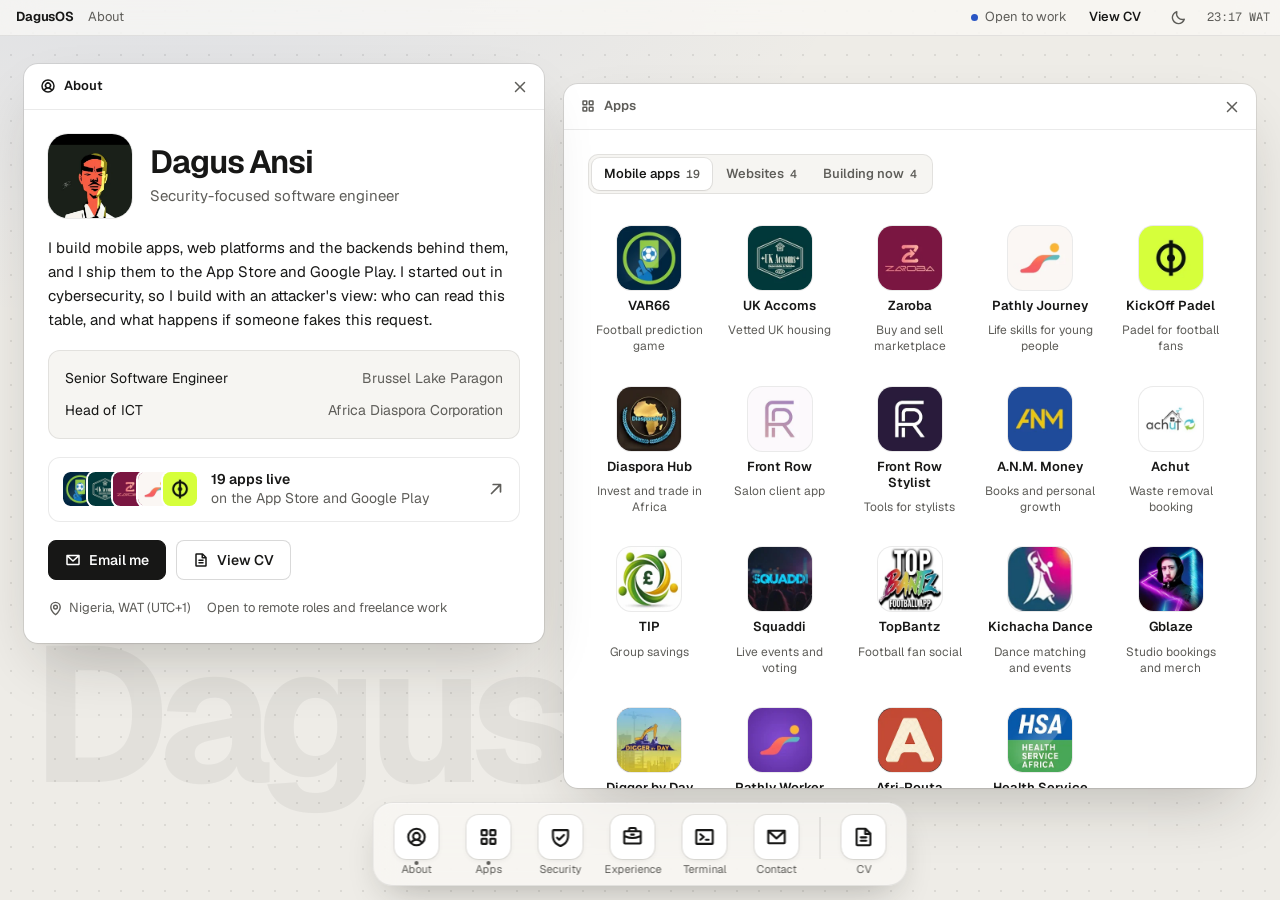
==== commit fe8f85c4: "Remove GatePass (not mine), 19 apps" ====
--- a/index.html
+++ b/index.html
@@ -4,14 +4,14 @@
   <meta charset="utf-8">
   <meta name="viewport" content="width=device-width, initial-scale=1, viewport-fit=cover">
   <title>Dagus Ansi, security-focused software engineer</title>
-  <meta name="description" content="Security-focused software engineer in Nigeria with 20 apps live on the App Store and Google Play. Flutter, React, Next.js and Supabase. Open to remote roles and freelance work.">
+  <meta name="description" content="Security-focused software engineer in Nigeria with 19 apps live on the App Store and Google Play. Flutter, React, Next.js and Supabase. Open to remote roles and freelance work.">
   <meta name="theme-color" content="#eeece7">
   <link rel="canonical" href="https://4c3x.github.io/">
   <link rel="icon" href="assets/favicon.svg" type="image/svg+xml">
   <meta property="og:type" content="website">
   <meta property="og:url" content="https://4c3x.github.io/">
   <meta property="og:title" content="Dagus Ansi, security-focused software engineer">
-  <meta property="og:description" content="20 apps live on the App Store and Google Play. Open to remote roles and freelance work.">
+  <meta property="og:description" content="19 apps live on the App Store and Google Play. Open to remote roles and freelance work.">
   <meta property="og:image" content="https://4c3x.github.io/assets/og.png">
   <meta name="twitter:card" content="summary_large_image">
   <link rel="preload" href="assets/fonts/geist.woff2" as="font" type="font/woff2" crossorigin>
